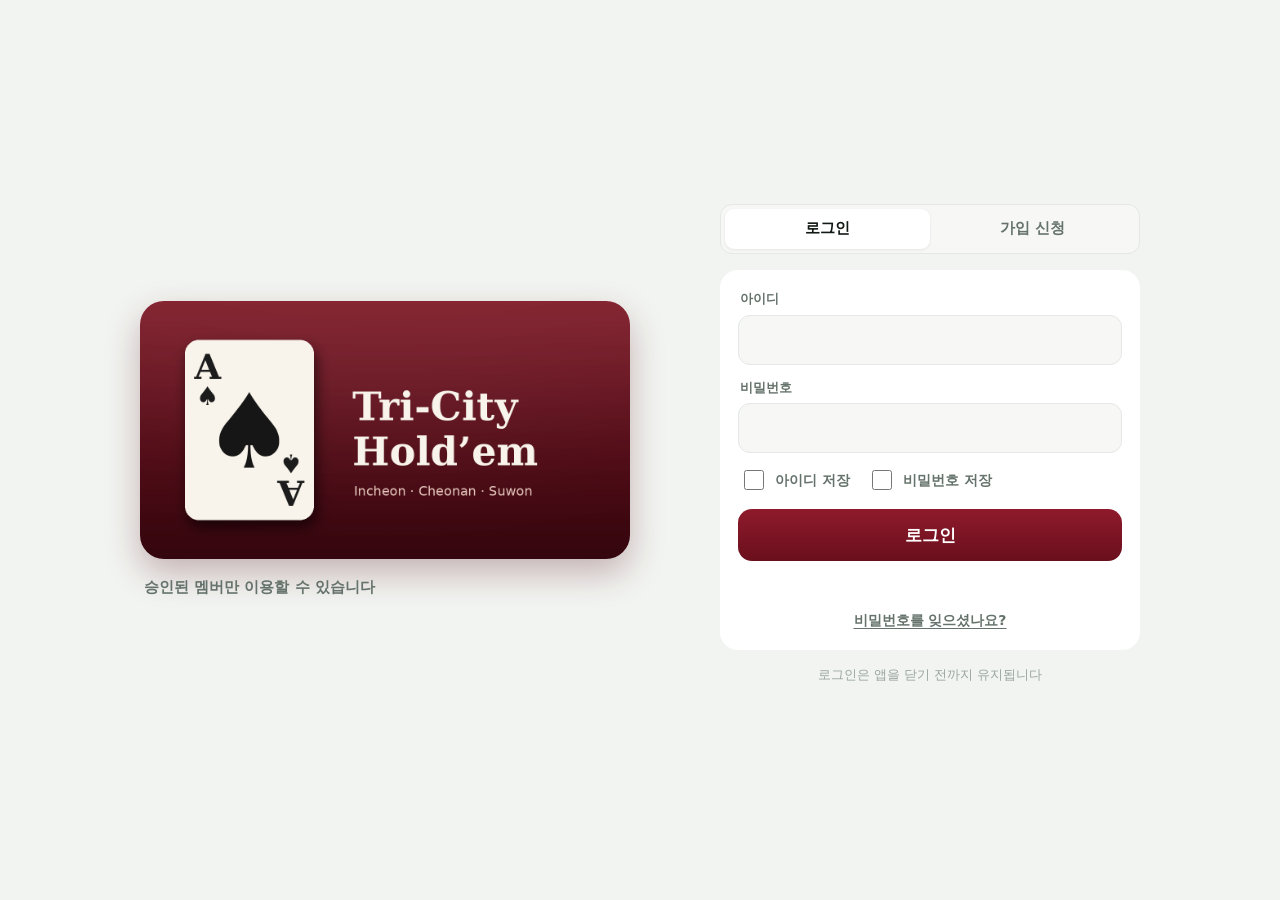
==== index.html @ 38373699 "Update index.html" ====
<!doctype html>
<html lang="ko">
<head>
<meta charset="utf-8">
<script>
/* 로그인 전이면 화면을 그리기 전에 바로 로그인 페이지로 이동 (메인 화면이 잠깐 보이는 현상 방지) */
(function () { try { if (!sessionStorage.getItem('holdem_token')) {
  var here = location.pathname.split('/').pop() || 'index.html';
  location.replace('login.html?next=' + encodeURIComponent(here + location.search + location.hash));
} } catch (e) {} })();
</script>
<meta name="description" content="Standings, stack trends, monthly report and game log of Tri-City Hold’em, our league across Incheon, Cheonan and Suwon.">
<meta property="og:type" content="website">
<meta property="og:site_name" content="Tri-City Hold’em">
<meta property="og:title" content="Tri-City Hold’em">
<meta property="og:description" content="Standings, stack trends, monthly report and game log of Tri-City Hold’em, our league across Incheon, Cheonan and Suwon.">
<meta property="og:url" content="https://jaein84.github.io/Holdem/">
<meta property="og:image" content="https://jaein84.github.io/Holdem/og-tricity.png">
<meta property="og:image:width" content="1200">
<meta property="og:image:height" content="630">
<meta name="twitter:card" content="summary_large_image">
<meta name="robots" content="noindex, nofollow">
<meta name="viewport" content="width=device-width, initial-scale=1, viewport-fit=cover">
<meta name="apple-mobile-web-app-capable" content="yes">
<meta name="mobile-web-app-capable" content="yes">
<link rel="manifest" href="manifest.webmanifest">
<meta name="apple-mobile-web-app-status-bar-style" content="black-translucent">
<meta name="apple-mobile-web-app-title" content="Tri-City">
<meta name="theme-color" content="#F2F4F1" media="(prefers-color-scheme: light)">
<meta name="theme-color" content="#0A0D0B" media="(prefers-color-scheme: dark)">
<title>Tri-City Hold’em</title>
<link rel="icon" type="image/png" href="apple-touch-icon.png">
<link rel="apple-touch-icon" href="apple-touch-icon.png">
<style>
:root {
  --bg: #F2F4F1; --surface: #FFFFFF; --surface-2: #F7F8F6; --ink: #111A15; --sub: #66736C; --faint: #9AA59F; --line: #E3E8E4;
  --brand: #0F5A3F; --brand-2: #0A3F2C; --gold: #B8892B; --pos: #DC3B30; --neg: #2563EB; --warn: #D93A2F; --zero: #9AA59F;
  --bar-bg: rgba(255,255,255,.86);
  --font: "Pretendard Variable", Pretendard, -apple-system, BlinkMacSystemFont, "Apple SD Gothic Neo", system-ui, sans-serif;
  color-scheme: light;
}
@media (prefers-color-scheme: dark) {
  :root:not([data-theme="light"]) {
    --bg: #0A0D0B; --surface: #141916; --surface-2: #1A201C; --ink: #EEF2EF; --sub: #93A099; --faint: #66736C; --line: #242B27;
    --brand: #145F44; --brand-2: #0B3A29; --gold: #DDB65C; --pos: #FF6F64; --neg: #6EA1FF; --warn: #FF7468; --zero: #6E7A74;
    --bar-bg: rgba(20,25,22,.86);
    color-scheme: dark;
  }
}
:root[data-theme="dark"] {
  --bg: #0A0D0B; --surface: #141916; --surface-2: #1A201C; --ink: #EEF2EF; --sub: #93A099; --faint: #66736C; --line: #242B27;
  --brand: #145F44; --brand-2: #0B3A29; --gold: #DDB65C; --pos: #FF6F64; --neg: #6EA1FF; --warn: #FF7468; --zero: #6E7A74;
  --bar-bg: rgba(20,25,22,.86);
  color-scheme: dark;
}
* { box-sizing: border-box; -webkit-tap-highlight-color: transparent; }
[hidden] { display: none !important; }
:root { padding-top: env(safe-area-inset-top, 0px); padding-bottom: env(safe-area-inset-bottom, 0px); }
html { scroll-padding-top: env(safe-area-inset-top, 0px); }
body { margin: 0; background: var(--bg); color: var(--ink); font-family: var(--font); font-size: 16px; line-height: 1.45; -webkit-font-smoothing: antialiased; font-feature-settings: "tnum"; }
button, input, select { font: inherit; color: inherit; }
button { cursor: pointer; }
:focus-visible { outline: 2px solid var(--gold); outline-offset: 2px; border-radius: 6px; }
.pos { color: var(--pos); } .neg { color: var(--neg); } .zero { color: var(--zero); }
.chip { width: 12px; height: 12px; border-radius: 50%; flex: none; display: inline-block; background: var(--c);
  box-shadow: inset 0 0 0 2px rgba(255,255,255,.92), inset 0 0 0 4px var(--c); }
.app { max-width: 480px; margin: 0 auto; padding: 0 16px; }
.large-title { font-size: 30px; font-weight: 800; letter-spacing: -.02em; margin: 14px 0 2px; }
.caption { color: var(--sub); font-size: 14px; margin: 0 0 18px; }
.group { background: var(--surface); border-radius: 16px; overflow: hidden; margin-bottom: 18px; }
.group-title { font-size: 13px; color: var(--sub); font-weight: 600; margin: 22px 4px 8px; }
.scroller { display: flex; gap: 8px; overflow-x: auto; scrollbar-width: none; margin: 0 -16px 14px; padding: 2px 16px; }
.scroller::-webkit-scrollbar { display: none; }
.pill { flex: none; display: inline-flex; align-items: center; gap: 6px; height: 34px; padding: 0 14px; border-radius: 999px; border: 1px solid var(--line); background: var(--surface); font-size: 14px; font-weight: 600; color: var(--sub); }
.pill[aria-pressed="true"] { background: var(--ink); border-color: var(--ink); color: var(--surface); }
.toast { position: fixed; left: 50%; bottom: calc(96px + env(safe-area-inset-bottom, 0px)); transform: translateX(-50%) translateY(12px); background: var(--ink); color: var(--surface); padding: 10px 16px; border-radius: 12px; font-size: 14px; font-weight: 600; opacity: 0; pointer-events: none; transition: .2s; z-index: 50; white-space: nowrap; }
.toast.on { opacity: 1; transform: translateX(-50%); }
@media (prefers-reduced-motion: reduce) { * { transition: none !important; animation: none !important; } }
body { padding-bottom: calc(76px + env(safe-area-inset-bottom, 0px)); }
.topline { display: flex; justify-content: space-between; align-items: center; padding-top: 10px; color: var(--sub); font-size: 13px; font-weight: 600; }
.top-actions { display: flex; align-items: center; gap: 12px; }
.pend { display: inline-grid; place-items: center; min-width: 18px; height: 18px; padding: 0 5px; border-radius: 999px; background: var(--warn); color: #fff; font-size: 11px; }
.me { display: flex; align-items: center; gap: 8px; font-size: 13px; font-weight: 700; color: var(--sub); }
.me-btn { border: 0; background: var(--surface); color: var(--ink); font-size: 13px; font-weight: 700; padding: 6px 12px; border-radius: 999px; }
.sheet { position: fixed; inset: 0; z-index: 60; display: grid; align-items: end; background: rgba(0,0,0,.45); }
.sheet-in { background: var(--surface); border-radius: 22px 22px 0 0; padding: 18px 20px calc(20px + env(safe-area-inset-bottom, 0px)); max-width: 480px; width: 100%; margin: 0 auto; max-height: 92vh; overflow: auto; }
.sheet-head { display: flex; justify-content: space-between; align-items: center; }
.sheet-head h2 { margin: 0; font-size: 20px; font-weight: 800; }
.sheet-x { border: 0; background: var(--surface-2); width: 34px; height: 34px; border-radius: 50%; font-size: 15px; color: var(--sub); }
.sheet-sub { color: var(--sub); font-size: 13.5px; margin: 4px 0 14px; }
.sf { display: block; margin-bottom: 10px; }
.sf span { display: block; font-size: 13px; font-weight: 700; color: var(--sub); margin: 0 2px 5px; }
.sf input { width: 100%; height: 46px; border: 1px solid var(--line); border-radius: 12px; background: var(--surface-2); padding: 0 12px; font-size: 16px; }
.sheet-msg { min-height: 20px; margin: 2px 2px 8px; font-size: 13.5px; font-weight: 600; color: var(--sub); }
.sheet-msg.bad { color: var(--warn); } .sheet-msg.ok { color: #1F9D62; }
.sheet-btn { width: 100%; height: 48px; border: 0; border-radius: 12px; background: var(--brand); color: #fff; font-size: 16px; font-weight: 800; }
.sheet-btn:disabled { background: var(--line); color: var(--faint); }
.sheet-out { width: 100%; height: 46px; margin-top: 10px; border: 0; border-radius: 12px; background: var(--surface-2); color: var(--warn); font-size: 15px; font-weight: 700; }
@media (orientation: landscape) and (max-height: 500px) { .sheet { align-items: center; } .sheet-in { border-radius: 18px; max-height: 96vh; } }
.me-out { border: 0; background: var(--surface); color: var(--sub); font-size: 12px; font-weight: 700; padding: 4px 10px; border-radius: 999px; }
.top-link { color: var(--brand); text-decoration: none; font-weight: 700; font-size: 14px; }
:root[data-theme="dark"] .top-link { color: var(--gold); }
@media (prefers-color-scheme: dark) { :root:not([data-theme="light"]) .top-link { color: var(--gold); } }
.icon-btn { width: 36px; height: 36px; border-radius: 50%; border: 0; background: var(--surface); color: var(--sub); display: grid; place-items: center; }
.icon-btn.spin svg { animation: spin .8s linear infinite; }
@keyframes spin { to { transform: rotate(360deg); } }

/* 선두 카드 */
.leader {
  position: relative; overflow: hidden; border-radius: 20px; padding: 20px 20px 18px; color: #F4F1E8;
  background: radial-gradient(140% 120% at 100% 0%, rgba(255,255,255,.10), transparent 55%), linear-gradient(160deg, var(--brand), var(--brand-2));
}
.leader::after { content: "♠"; position: absolute; right: -6px; bottom: -40px; font-size: 170px; line-height: 1; color: rgba(255,255,255,.06); pointer-events: none; }
.leader-label { font-size: 13px; font-weight: 600; color: rgba(244,241,232,.72); display: flex; align-items: center; gap: 6px; }
.leader-label .crown { color: #E9C46A; }
.leader-name { display: flex; align-items: center; gap: 8px; font-size: 20px; font-weight: 700; margin-top: 8px; }
.leader-name .chip { width: 14px; height: 14px; }
.leader-value { font-size: 52px; font-weight: 800; letter-spacing: -.03em; line-height: 1.05; margin-top: 2px; }
.leader-sub { font-size: 14px; color: rgba(244,241,232,.75); margin-top: 6px; }

/* 순위 리스트 */
.rank-list { list-style: none; padding: 0; margin-top: 0; }
.rank-row { display: grid; grid-template-columns: 26px 1fr auto; align-items: center; gap: 4px 10px; padding: 13px 16px 12px; border: 0; width: 100%; background: none; text-align: left; }
.rank-list li + li .rank-row { border-top: 1px solid var(--line); }
.rank-no { font-size: 15px; font-weight: 800; color: var(--faint); }
li:first-child .rank-no { color: var(--gold); }
.rank-name { display: flex; align-items: center; gap: 6px 8px; flex-wrap: wrap; font-weight: 700; font-size: 16px; min-width: 0; }
.rank-meta { grid-column: 2; font-size: 12.5px; color: var(--sub); }
.rank-meta b { font-weight: 700; }
.rank-val { grid-row: 1 / span 2; grid-column: 3; text-align: right; font-size: 20px; font-weight: 800; letter-spacing: -.02em; }
.rank-bar { grid-column: 2 / 4; position: relative; height: 4px; border-radius: 2px; background: var(--surface-2); margin-top: 4px; }
.rank-bar::before { content: ""; position: absolute; left: 50%; top: -3px; bottom: -3px; width: 1px; background: var(--line); }
.rank-bar span { position: absolute; top: 0; bottom: 0; border-radius: 2px; }
.rank-bar .up { left: 50%; background: var(--pos); } .rank-bar .down { right: 50%; background: var(--neg); }

.stat-grid { display: grid; grid-template-columns: 1fr 1fr; gap: 10px; }
.stat { background: var(--surface); border-radius: 16px; padding: 14px 14px 12px; }
.stat-k { font-size: 12.5px; color: var(--sub); font-weight: 600; }
.stat-v { font-size: 24px; font-weight: 800; letter-spacing: -.02em; margin-top: 2px; }
.stat-d { font-size: 12.5px; color: var(--sub); }
.status { color: var(--faint); font-size: 12.5px; text-align: center; margin: 22px 0 8px; }

/* 추이 */
.chart-card { padding: 16px 0 6px; }
.readout { padding: 0 16px; min-height: 76px; }
.ro-label { font-size: 13px; color: var(--sub); font-weight: 600; display: flex; align-items: center; gap: 6px; }
.ro-value { font-size: 34px; font-weight: 800; letter-spacing: -.03em; line-height: 1.15; }
.ro-date { font-size: 12.5px; color: var(--sub); }
#trend { display: block; width: 100%; touch-action: none; user-select: none; -webkit-user-select: none; }
#trend text { fill: var(--faint); font-size: 11px; font-family: var(--font); }
.trend-note { display: flex; align-items: center; gap: 8px; padding: 6px 16px 8px; font-size: 13px; color: var(--sub); font-weight: 600; }
.trend-note .key { width: 22px; height: 0; border-top: 2px dashed var(--c); flex: none; }
.trend-note b { font-weight: 800; }
.at-list { list-style: none; padding: 0; }
.at-row { display: flex; align-items: center; gap: 10px; padding: 11px 16px; }
.at-row + .at-row { border-top: 1px solid var(--line); }
.at-row .n { color: var(--faint); font-weight: 800; width: 18px; font-size: 14px; }
.at-row .nm { flex: 1; display: flex; align-items: center; gap: 8px; font-weight: 600; }
.at-row .v { font-weight: 800; }
.tiles { display: grid; grid-template-columns: 1fr 1fr; gap: 10px; }
.form { display: flex; gap: 4px; margin-top: 6px; }
.form i { width: 18px; height: 18px; border-radius: 5px; background: var(--zero); display: block; }
.form i.w { background: var(--pos); } .form i.l { background: var(--neg); }

/* 월별 */
.month-card { padding: 18px 16px 8px; }
.mc-head { display: flex; justify-content: space-between; align-items: baseline; }
.mc-title { font-size: 20px; font-weight: 800; }
.mc-count { font-size: 13px; color: var(--sub); font-weight: 600; }
.mc-mvp { font-size: 13.5px; color: var(--sub); margin: 4px 0 14px; }
.mc-mvp b { color: var(--ink); }
.dv { display: grid; grid-template-columns: 72px 1fr 58px; align-items: center; gap: 10px; padding: 9px 0; }
.dv + .dv { border-top: 1px solid var(--line); }
.dv-name { display: flex; align-items: center; gap: 6px; font-size: 14px; font-weight: 600; white-space: nowrap; overflow: hidden; }
.dv-track { position: relative; height: 22px; }
.dv-track::before { content: ""; position: absolute; left: 50%; top: 0; bottom: 0; width: 1px; background: var(--line); }
.dv-track span { position: absolute; top: 3px; bottom: 3px; border-radius: 4px; transform-origin: var(--o); animation: grow .5s cubic-bezier(.2,.8,.2,1) both; }
.dv-track .up { left: 50%; background: var(--pos); --o: left; } .dv-track .down { right: 50%; background: var(--neg); --o: right; }
.dv-track .none { left: calc(50% - 12px); width: 24px; top: 10px; bottom: 10px; background: var(--line); }
@keyframes grow { from { transform: scaleX(0); } }
.dv-val { text-align: right; font-weight: 800; font-size: 15px; }
.dv-val.absent { color: var(--faint); font-weight: 500; font-size: 13px; }
.mvp-list { list-style: none; padding: 0; margin-top: 0; }
.mvp-row { display: grid; grid-template-columns: 70px 1fr auto; gap: 10px; align-items: center; width: 100%; padding: 12px 16px; border: 0; background: none; text-align: left; }
.mvp-list li + li .mvp-row { border-top: 1px solid var(--line); }
.mvp-row .m { color: var(--sub); font-size: 14px; font-weight: 600; }
.mvp-row .nm { display: flex; align-items: center; gap: 8px; font-weight: 700; }
.mvp-row .v { font-weight: 800; }
.mvp-row[aria-current="true"] { background: var(--surface-2); }

/* 경기 기록 */
.g-month { font-size: 13px; color: var(--sub); font-weight: 700; margin: 18px 4px 8px; }
.game { background: var(--surface); border-radius: 16px; padding: 14px 16px; margin-bottom: 10px; }
.game-head { display: flex; align-items: center; gap: 8px; margin-bottom: 8px; }
.game-date { font-size: 17px; font-weight: 800; }
.game-dow { color: var(--sub); font-size: 13px; font-weight: 600; }
.tag { margin-left: auto; font-size: 12px; font-weight: 700; padding: 3px 9px; border-radius: 999px; background: color-mix(in srgb, var(--pc) 18%, transparent); color: color-mix(in srgb, var(--pc) 75%, var(--ink)); }
.edit-link { margin-left: auto; font-size: 12px; font-weight: 700; color: var(--sub); text-decoration: none; padding: 3px 9px; border-radius: 999px; background: var(--surface-2); }
.game-head .tag + .edit-link { margin-left: 6px; }
.game-res { display: grid; grid-template-columns: 1fr 1fr; gap: 6px 16px; }
.gr { display: flex; justify-content: space-between; align-items: center; font-size: 14.5px; }
.gr .nm { display: flex; align-items: center; gap: 6px; font-weight: 600; }
.gr .v { font-weight: 800; }
.game-warn { margin-top: 8px; font-size: 12.5px; color: var(--warn); font-weight: 600; }
.empty { text-align: center; color: var(--sub); padding: 40px 0; }

/* 탭바 */
.tabbar { position: fixed; left: 0; right: 0; bottom: 0; z-index: 20; display: grid; grid-template-columns: repeat(5, 1fr);
  padding: 6px 8px calc(6px + env(safe-area-inset-bottom, 0px)); background: var(--surface); border-top: 1px solid var(--line); }
.tabbar button { border: 0; background: none; display: flex; flex-direction: column; align-items: center; gap: 2px; padding: 6px 0; font-size: 11px; font-weight: 600; color: var(--faint); }
.tabbar svg { width: 25px; height: 25px; fill: none; stroke: currentColor; stroke-width: 1.8; stroke-linecap: round; stroke-linejoin: round; }
.tabbar button[aria-current="page"] { color: var(--ink); }
.view.switching { animation: fade .2s ease both; }
@keyframes fade { from { opacity: 0; } }

/* ===== 넓은 화면: 폴더블(펼침)·태블릿 ===== */
.rank-grid, .trend-grid, .month-grid { display: block; }
@media (min-width: 720px), (orientation: landscape) and (max-height: 500px) and (min-width: 600px) {
  .app { max-width: 980px; padding: 0 28px; }
  .large-title { font-size: 34px; }
  .rank-grid { display: grid; grid-template-columns: 1fr 1fr; grid-template-areas: "leader rank" "stats rank"; gap: 0 22px; align-items: start; }
  .rank-grid .leader { grid-area: leader; margin-top: 30px; }
  .rank-block { grid-area: rank; }
  .stats-block { grid-area: stats; }
  .tiles { grid-template-columns: repeat(3, 1fr); }
  .month-grid { display: grid; grid-template-columns: 1.15fr 1fr; gap: 22px; align-items: start; }
  .mvp-block .group-title { margin-top: 0; }
  .month-card { margin-bottom: 0; }
  #games-list { display: grid; grid-template-columns: 1fr 1fr; gap: 0 12px; align-items: start; }
  #games-list .g-month, #games-list .empty { grid-column: 1 / -1; }
  .scroller { margin: 0 0 14px; padding: 2px 0; flex-wrap: wrap; overflow: visible; }
  .toast { bottom: calc(100px + env(safe-area-inset-bottom, 0px)); }
}
/* ===== PC: 왼쪽 세로 메뉴 ===== */
@media (min-width: 1100px) {
  body { padding-bottom: 32px; padding-left: 96px; }
  .app { max-width: 1200px; padding: 8px 40px 0; }
  .large-title { font-size: 38px; margin-top: 18px; }
  .tabbar { top: 0; right: auto; width: 96px; grid-template-columns: 1fr; grid-auto-rows: 76px; align-content: start;
    padding: calc(24px + env(safe-area-inset-top, 0px)) 8px 24px; border-top: 0; border-right: 1px solid var(--line); }
  .tabbar button { border-radius: 14px; gap: 4px; font-size: 12px; }
  .tabbar button[aria-current="page"] { background: var(--surface); }
  .rank-grid { grid-template-columns: 1.1fr 1fr; gap: 0 28px; }
  .stat-grid { grid-template-columns: 1fr 1fr; }
  .trend-grid { display: grid; grid-template-columns: minmax(0, 2fr) minmax(300px, 1fr); gap: 24px; align-items: start; }
  .trend-grid .chart-card { margin-bottom: 0; }
  #trend-detail .group-title { margin-top: 0; }
  .tiles { grid-template-columns: 1fr 1fr; }
  #games-list { grid-template-columns: repeat(3, 1fr); }
  .toast { bottom: 32px; left: calc(50% + 48px); }
}

/* ===== 공통: 글자 자동 확대 방지, 가로 모드 노치 영역 피하기 ===== */
html { -webkit-text-size-adjust: 100%; text-size-adjust: 100%; }
.app { padding-left: max(16px, env(safe-area-inset-left, 0px)); padding-right: max(16px, env(safe-area-inset-right, 0px)); }
/* ===== 휴대폰 가로 모드: 하단 탭바 → 왼쪽 세로 메뉴로, 세로 공간 확보 ===== */
@media (orientation: landscape) and (max-height: 500px) {
  body { padding-bottom: 16px; padding-left: calc(76px + env(safe-area-inset-left, 0px)); }
  .app { padding-left: 20px; padding-right: max(20px, env(safe-area-inset-right, 0px)); }
  .tabbar { top: 0; right: auto; width: calc(76px + env(safe-area-inset-left, 0px)); grid-template-columns: 1fr; grid-auto-rows: 62px; align-content: center;
    padding: 8px 6px 8px calc(6px + env(safe-area-inset-left, 0px)); border-top: 0; border-right: 1px solid var(--line); }
  .tabbar button { border-radius: 12px; }
  .tabbar button[aria-current="page"] { background: var(--surface); }
  .large-title { font-size: 26px; margin-top: 8px; }
  .caption { margin-bottom: 12px; }
  .leader { padding: 16px 18px 14px; }
  .leader-value { font-size: 42px; }
  .rank-grid .leader { margin-top: 30px; }
  .readout { min-height: 64px; }
  .ro-value { font-size: 28px; }
  .toast { bottom: 20px; left: calc(50% + 38px); }
}

/* ===== 시즌 ===== */
.title-row { display: flex; align-items: center; justify-content: space-between; gap: 6px 10px; flex-wrap: wrap; margin-top: 14px; }
.title-row .large-title { margin: 0; flex: 1 1 100%; }
.season-sel { flex: none; margin-left: auto; height: 34px; border-radius: 999px; border: 1px solid var(--line); background: var(--surface); color: var(--ink);
  font-size: 13.5px; font-weight: 800; padding: 0 30px 0 14px; -webkit-appearance: none; appearance: none;
  background-image: linear-gradient(45deg, transparent 50%, var(--sub) 50%), linear-gradient(135deg, var(--sub) 50%, transparent 50%);
  background-position: calc(100% - 15px) 15px, calc(100% - 10px) 15px; background-size: 5px 5px; background-repeat: no-repeat; }
.title-row + .caption { margin-top: 4px; }
.rank-meta2 { grid-column: 2; font-size: 12px; color: var(--faint); margin-top: 1px; }
.rank-meta2 b { font-weight: 700; }
.rank-row.absent { opacity: .55; }
.rank-row.absent .rank-val { color: var(--faint); font-size: 15px; }
.season-extra { display: grid; gap: 0 22px; }
.all-table { width: 100%; border-collapse: collapse; font-size: 14px; }
.all-table th { font-size: 12px; color: var(--sub); font-weight: 600; text-align: right; padding: 10px 12px 6px; }
.all-table th:first-child, .all-table td:first-child { text-align: left; }
.all-table td { padding: 10px 12px; border-top: 1px solid var(--line); text-align: right; font-weight: 700; white-space: nowrap; }
.all-table td.nm { display: flex; align-items: center; gap: 8px; }
.all-table td.r { color: var(--faint); font-weight: 800; width: 34px; }
.all-table td.sub { color: var(--sub); font-weight: 600; }
.champ-list { list-style: none; padding: 0; margin-top: 0; }
.champ { display: grid; grid-template-columns: 84px 1fr auto; align-items: center; gap: 10px; padding: 12px 16px; }
.champ + .champ { border-top: 1px solid var(--line); }
.champ .sn { font-weight: 800; font-size: 15px; }
.champ .sr { display: block; font-size: 11.5px; color: var(--faint); font-weight: 600; }
.champ .nm { display: flex; align-items: center; gap: 8px; font-weight: 700; }
.champ .st { font-size: 12px; color: var(--sub); font-weight: 600; display: block; }
.champ .v { font-weight: 800; text-align: right; }
.champ.live .sn::after { content: "진행 중"; display: block; font-size: 11px; color: var(--gold); font-weight: 700; }
.scope { display: inline-flex; float: right; margin: -4px 12px 0 0; background: var(--surface-2); border-radius: 10px; padding: 3px; }
.scope button { border: 0; background: none; height: 28px; padding: 0 12px; border-radius: 8px; font-size: 12.5px; font-weight: 700; color: var(--sub); }
.scope button[aria-pressed="true"] { background: var(--surface); color: var(--ink); box-shadow: 0 1px 3px rgba(0,0,0,.08); }
.empty-card { background: var(--surface); border-radius: 16px; padding: 26px 16px; text-align: center; color: var(--sub); font-size: 14px; }
.mvp-sec { padding: 10px 16px 6px; font-size: 12px; font-weight: 800; color: var(--sub); background: var(--surface-2); }
.past { background: var(--surface); border-radius: 16px; margin-bottom: 10px; overflow: hidden; }
.past summary { list-style: none; cursor: pointer; padding: 14px 16px; font-weight: 800; display: flex; justify-content: space-between; align-items: center; }
.past summary::-webkit-details-marker { display: none; }
.past summary::after { content: "▸"; color: var(--faint); transition: transform .15s; }
.past[open] summary::after { transform: rotate(90deg); }
.past summary .c { color: var(--sub); font-weight: 600; font-size: 13px; margin-left: auto; margin-right: 10px; }
.past .past-in { padding: 0 10px 6px; background: var(--bg); }
.past .past-in .game { margin-left: 0; margin-right: 0; }
.tile-sub { font-size: 12.5px; color: var(--sub); }
#season-sum:empty { display: none; }
@media (min-width: 720px), (orientation: landscape) and (max-height: 500px) and (min-width: 600px) {
  .season-extra { grid-template-columns: 1fr 1fr; align-items: start; }
}


/* ===== 게시판 ===== */
.tab-ic { position: relative; display: inline-flex; }
.new-dot { position: absolute; top: -1px; right: -4px; width: 8px; height: 8px; border-radius: 50%; background: var(--warn); border: 2px solid var(--surface); }
.write-btn { flex: none; margin-left: auto; height: 34px; padding: 0 16px; border: 1px solid var(--line); border-radius: 999px; background: var(--surface); color: var(--ink); font-size: 13.5px; font-weight: 800; }
.post { display: block; width: 100%; text-align: left; border: 0; background: var(--surface); border-radius: 16px; padding: 14px 16px; margin-bottom: 10px; color: var(--ink); }
.post.notice { box-shadow: inset 3px 0 0 var(--gold); }
.post-top { display: flex; align-items: center; gap: 8px; }
.ptype { font-size: 11.5px; font-weight: 800; padding: 2px 8px; border-radius: 999px; background: var(--surface-2); color: var(--sub); flex: none; }
.ptype.notice { background: color-mix(in srgb, var(--gold) 22%, transparent); color: var(--ink); }
.post-title { font-weight: 800; font-size: 15.5px; overflow: hidden; text-overflow: ellipsis; white-space: nowrap; min-width: 0; }
.post-pre { font-size: 13.5px; color: var(--sub); margin-top: 5px; overflow: hidden; display: -webkit-box; -webkit-line-clamp: 2; -webkit-box-orient: vertical; line-height: 1.45; }
.post-info { font-size: 12px; color: var(--faint); margin-top: 6px; font-weight: 600; }
.post-h { margin: 8px 0 4px; font-size: 20px; font-weight: 800; line-height: 1.35; word-break: break-word; }
.post-meta { margin: 0 0 14px; color: var(--sub); font-size: 13px; font-weight: 600; }
.post-body { white-space: pre-wrap; word-break: break-word; font-size: 15.5px; line-height: 1.65; padding: 14px 0; border-top: 1px solid var(--line); }
.post-acts { display: flex; gap: 8px; margin-top: 8px; }
.post-acts button { flex: 1; height: 44px; border: 0; border-radius: 12px; background: var(--surface-2); color: var(--ink); font-weight: 700; font-size: 15px; }
.post-acts button.del { color: var(--warn); }
.type-seg { display: grid; grid-template-columns: 1fr 1fr; background: var(--surface-2); border-radius: 12px; padding: 4px; }
.type-seg button { border: 0; background: none; height: 38px; border-radius: 9px; font-weight: 700; font-size: 14.5px; color: var(--sub); }
.type-seg button[aria-pressed="true"] { background: var(--surface); color: var(--ink); box-shadow: 0 1px 3px rgba(0,0,0,.08); }
.type-seg button:disabled { opacity: .4; }
.sf textarea { width: 100%; border: 1px solid var(--line); border-radius: 12px; background: var(--surface-2); padding: 12px; font-size: 16px; line-height: 1.5; resize: vertical; min-height: 160px; font-family: inherit; }
.sf input[readonly] { color: var(--sub); }
.sf em { font-style: normal; float: right; font-weight: 600; color: var(--faint); }
@media (min-width: 720px), (orientation: landscape) and (max-height: 500px) and (min-width: 600px) {
  #board-list { display: grid; grid-template-columns: 1fr 1fr; gap: 0 12px; align-items: start; }
  #board-list .empty { grid-column: 1 / -1; }
}

/* iOS 홈 화면 앱: 내용이 짧은 화면에서는 기기가 화면 높이를 상태표시줄만큼 짧게 계산해
   하단 탭바가 위로 떠 보이는 문제 → 문서를 항상 화면보다 조금 길게 만들어 정상 높이로 계산되게 함 */
body { min-height: calc(100vh + env(safe-area-inset-top, 0px) + 1px); min-height: calc(100lvh + env(safe-area-inset-top, 0px) + 1px); }

/* 내용이 짧은 탭(게시판 등)도 항상 스크롤이 생길 만큼의 높이를 확보 → 다른 탭과 같은 방식으로 화면 높이가 계산됨 */
.view { min-height: calc(100vh + 120px); }

/* ===== 댓글 ===== */
.cmts { margin-top: 18px; border-top: 1px solid var(--line); padding-top: 14px; }
.cmt-head { font-size: 13.5px; font-weight: 800; color: var(--sub); margin-bottom: 8px; }
.cmt { padding: 10px 0; }
.cmt + .cmt { border-top: 1px solid var(--line); }
.cmt-top { display: flex; align-items: center; gap: 8px; font-size: 13px; }
.cmt-top b { font-weight: 800; }
.cmt-top .t { color: var(--faint); font-weight: 600; }
.cmt-top .mine { font-size: 11px; font-weight: 700; color: var(--sub); background: var(--surface-2); padding: 1px 6px; border-radius: 999px; }
.cmt-top button { margin-left: auto; border: 0; background: none; color: var(--warn); font-size: 12.5px; font-weight: 700; padding: 2px 4px; }
.cmt-body { margin-top: 3px; font-size: 14.5px; line-height: 1.55; white-space: pre-wrap; word-break: break-word; }
.cmt-empty { color: var(--faint); font-size: 13.5px; padding: 6px 0 10px; }
.cmt-form { display: flex; gap: 8px; align-items: flex-end; margin-top: 10px; position: sticky; bottom: 0; background: var(--surface); padding: 8px 0 2px; }
.cmt-form textarea { flex: 1; min-height: 42px; max-height: 140px; border: 1px solid var(--line); border-radius: 12px; background: var(--surface-2); padding: 10px 12px; font-size: 16px; line-height: 1.4; resize: none; font-family: inherit; color: var(--ink); }
.cmt-form button { flex: none; height: 42px; padding: 0 16px; border: 0; border-radius: 12px; background: var(--brand); color: #fff; font-weight: 800; font-size: 14.5px; }
.cmt-form button:disabled { background: var(--line); color: var(--faint); }
.post-cnt { margin-left: auto; flex: none; font-size: 12px; font-weight: 700; color: var(--sub); }

/* ===== 왕관 배지: 지난 시즌 우승 + 현재 시즌 선두, 가운데에 시즌 번호 ===== */
.crowns { display: inline-flex; gap: 2px; vertical-align: middle; flex: none; }
.crown-b { display: inline-block; width: 28px; height: 20.5px; vertical-align: middle; filter: drop-shadow(0 1px 1px rgba(90, 60, 0, .28)); }
.crown-b svg { display: block; width: 100%; height: 100%; overflow: visible; }
.crown-b text { font-family: -apple-system, BlinkMacSystemFont, "SF Pro Text", "Helvetica Neue", Arial, sans-serif; font-size: 11px; font-weight: 700;
  fill: #FFFFFF; stroke: #8C5E06; stroke-width: 1.4px; paint-order: stroke; stroke-linejoin: round; }
.leader-name .crown-b { width: 32px; height: 23.5px; }
.cmt-top .crowns, .post-info .crowns { margin-left: 2px; }
.cmt-top .crown-b, .post-info .crown-b, .pill .crown-b { width: 24px; height: 17.6px; }

/* 왕관이 붙는 좁은 자리 정리 */
.dv { grid-template-columns: 118px 1fr 70px; }
.dv-val { white-space: nowrap; }
.dv-name { min-width: 0; }
.dv-name .crowns, .mvp-row .crowns, .at-row .crowns, .champ .crowns, .stat-d .crowns, .ro-label .crowns, .mc-mvp .crowns, .ro-value .crowns, .group-title .crowns { margin-left: 2px; }
.dv-name .crown-b, .mvp-row .crown-b, .at-row .crown-b, .champ .crown-b, .stat-d .crown-b, .ro-label .crown-b, .mc-mvp .crown-b, .group-title .crown-b { width: 22px; height: 16px; }
.ro-value .crown-b { width: 30px; height: 22px; }

.u { font-size: .62em; font-weight: 700; margin-left: 1px; letter-spacing: 0; vertical-align: baseline; }
.leader-value .u, .ro-value .u, .stat-v .u { font-size: .5em; margin-left: 2px; }

/* ===== 전적 탭 ===== */
.subseg { display: grid; grid-template-columns: repeat(4, 1fr); background: var(--surface-2); border: 1px solid var(--line); border-radius: 12px; padding: 3px; margin: 0 0 14px; }
.subseg button { border: 0; background: none; height: 34px; border-radius: 9px; font-weight: 700; font-size: 13px; color: var(--sub); white-space: nowrap; }
.subseg button[aria-selected="true"] { background: var(--surface); color: var(--ink); box-shadow: 0 1px 3px rgba(0,0,0,.08); }
.vs { padding: 14px 16px; }
.vs + .vs { border-top: 1px solid var(--line); }
.vs-head { display: flex; align-items: center; gap: 6px; font-weight: 800; font-size: 15.5px; }
.vs-head .n { margin-left: auto; font-size: 12.5px; color: var(--sub); font-weight: 600; }
.vs-line { display: flex; justify-content: space-between; gap: 10px; font-size: 13.5px; margin-top: 6px; color: var(--sub); font-weight: 600; }
.vs-line b { font-weight: 800; }
.vs-bar { display: flex; height: 8px; border-radius: 4px; overflow: hidden; margin-top: 8px; background: var(--surface-2); }
.vs-bar span { display: block; height: 100%; }
.vs-verdict { margin-top: 6px; font-size: 12.5px; font-weight: 700; }
.vs-verdict.up { color: var(--pos); } .vs-verdict.down { color: var(--neg); } .vs-verdict.even { color: var(--sub); }
.pl-row { padding: 12px 16px; }
.pl-row + .pl-row { border-top: 1px solid var(--line); }
.pl-top { display: flex; align-items: center; gap: 6px; font-weight: 800; }
.pl-line { font-size: 13px; color: var(--sub); margin-top: 4px; font-weight: 600; line-height: 1.5; }
.pl-line b { font-weight: 800; }
.awards { display: grid; grid-template-columns: 1fr 1fr; gap: 10px; }
.award { background: var(--surface); border-radius: 16px; padding: 14px 14px 12px; }
.award.main { grid-column: 1 / -1; background: linear-gradient(160deg, var(--brand), var(--brand-2)); color: #F4F1E8; }
.award-k { font-size: 12.5px; font-weight: 700; color: var(--sub); }
.award.main .award-k { color: rgba(244,241,232,.75); }
.award-who { display: flex; align-items: center; gap: 6px; flex-wrap: wrap; font-size: 16px; font-weight: 800; margin-top: 6px; }
.award.main .award-who { font-size: 22px; }
.award-v { font-size: 13px; font-weight: 700; margin-top: 3px; color: var(--sub); }
.award.main .award-v { color: rgba(244,241,232,.85); font-size: 15px; }
.award-note { font-size: 12px; color: var(--faint); margin: 10px 4px 0; line-height: 1.5; }
@media (min-width: 720px), (orientation: landscape) and (max-height: 500px) and (min-width: 600px) {
  .awards { grid-template-columns: repeat(3, 1fr); }
  #sub-h2h .group, #sub-place .two-col { display: grid; grid-template-columns: 1fr 1fr; }
  #sub-h2h .vs + .vs { border-top: 0; }
  #sub-h2h .vs { border-bottom: 1px solid var(--line); }
}
</style>
</head>
<body>
<div class="app">

  <!-- 순위 -->
  <section class="view" id="v-rank">
    <div class="topline"><span class="me"><button type="button" class="me-btn" id="me-btn" aria-haspopup="dialog"><span id="me-name"></span> ▾</button></span><span class="top-actions"><a class="top-link" id="admin-link" href="admin.html" hidden>Admin ›</a><a class="top-link" id="rec-link" href="record.html" hidden>Record ›</a><button type="button" class="icon-btn" id="reload" aria-label="새로고침">
      <svg viewBox="0 0 24 24" width="20" height="20" fill="none" stroke="currentColor" stroke-width="2" stroke-linecap="round"><path d="M20 12a8 8 0 1 1-2.34-5.66"/><path d="M20 4v5h-5"/></svg></button></span></div>
    <div class="title-row"><h1 class="large-title" id="title">Tri-City Hold’em</h1><select class="season-sel" aria-label="시즌 선택"></select></div>
    <p class="caption" id="caption"></p>
    <div class="rank-grid">
      <div class="leader" id="leader"></div>
      <div class="rank-block"><div class="group-title">순위</div><ol class="group rank-list" id="rank-list"></ol></div>
      <div class="stats-block"><div class="group-title" id="stats-title">시즌 기록</div><div class="stat-grid" id="stat-grid"></div></div>
    </div>
    <div class="season-extra">
      <div id="all-block"></div>
      <div id="champ-block"></div>
    </div>
    <p class="status" id="status"></p>
  </section>

  <!-- 추이 -->
  <section class="view" id="v-trend" hidden>
    <div class="title-row"><h1 class="large-title">Stack Trend</h1><select class="season-sel" aria-label="시즌 선택"></select></div>
    <p class="caption">그래프를 밀어서 시점별 기록을 확인하세요</p>
    <div class="scroller" id="trend-players" aria-label="플레이어 선택"></div>
    <div class="trend-grid">
      <div class="group chart-card">
        <div class="scope" id="trend-scope" role="group" aria-label="그래프 범위"><button type="button" data-s="season">시즌</button><button type="button" data-s="all">전체</button></div>
        <div class="readout"><div class="ro-label" id="ro-label"></div><div class="ro-value" id="ro-value"></div><div class="ro-date" id="ro-date"></div></div>
        <svg id="trend" aria-label="누적 손익 그래프"></svg>
        <div class="trend-note" id="trend-note" hidden></div>
      </div>
      <div id="trend-detail"></div>
    </div>
  </section>

  <!-- 월별 -->
  <section class="view" id="v-month" hidden>
    <div class="title-row"><h1 class="large-title">Stats</h1><select class="season-sel" aria-label="시즌 선택"></select></div>
    <p class="caption" id="month-caption"></p>
    <div class="subseg" id="stats-seg" role="tablist" aria-label="전적 종류">
      <button type="button" data-s="month" aria-selected="true">월별</button><button type="button" data-s="h2h" aria-selected="false">상대 전적</button><button type="button" data-s="place" aria-selected="false">장소별</button><button type="button" data-s="award" aria-selected="false">시즌 시상</button>
    </div>
    <div id="sub-month">
      <div class="scroller" id="month-tabs" aria-label="월 선택"></div>
      <div class="group month-card" id="season-sum"></div>
      <div class="month-grid">
        <div class="group month-card" id="month-card"></div>
        <div class="mvp-block"><div class="group-title">월간 1위</div><ol class="group mvp-list" id="mvp-list"></ol></div>
      </div>
    </div>
    <div id="sub-h2h" hidden></div>
    <div id="sub-place" hidden></div>
    <div id="sub-award" hidden></div>
  </section>

  <!-- 기록 -->
  <section class="view" id="v-games" hidden>
    <div class="title-row"><h1 class="large-title">Game Log</h1><select class="season-sel" aria-label="시즌 선택"></select></div>
    <p class="caption" id="games-caption"></p>
    <div class="scroller" id="games-place" aria-label="장소 필터"></div>
    <div class="scroller" id="games-player" aria-label="플레이어 필터"></div>
    <div id="games-list"></div>
  </section>

  <!-- 게시판 -->
  <section class="view" id="v-board" hidden>
    <div class="title-row"><h1 class="large-title">Board</h1><button type="button" class="write-btn" id="write-btn">✎ 글쓰기</button></div>
    <p class="caption" id="board-caption"></p>
    <div class="scroller" id="board-filter" aria-label="글 유형"></div>
    <div id="board-list"></div>
  </section>
</div>

<nav class="tabbar" aria-label="화면 전환">
  <button type="button" data-v="rank" aria-current="page"><svg viewBox="0 0 24 24"><path d="M8 21h8M12 17v4M7 4h10v5a5 5 0 0 1-10 0V4Z"/><path d="M17 6h3a3 3 0 0 1-3 4M7 6H4a3 3 0 0 0 3 4"/></svg>순위</button>
  <button type="button" data-v="trend"><svg viewBox="0 0 24 24"><path d="M3 17l5-5 4 3 8-8"/><path d="M15 7h5v5"/></svg>추이</button>
  <button type="button" data-v="month"><svg viewBox="0 0 24 24"><path d="M4 20V10M10 20V4M16 20v-7M22 20H2"/></svg>전적</button>
  <button type="button" data-v="games"><svg viewBox="0 0 24 24"><rect x="4" y="3" width="11" height="15" rx="2"/><path d="M9 21h9a2 2 0 0 0 2-2V8"/></svg>기록</button>
  <button type="button" data-v="board"><span class="tab-ic"><svg viewBox="0 0 24 24"><path d="M5 5h14a2 2 0 0 1 2 2v8a2 2 0 0 1-2 2H10l-4 3v-3H5a2 2 0 0 1-2-2V7a2 2 0 0 1 2-2Z"/><path d="M8 10h8M8 13h5"/></svg><i class="new-dot" id="board-dot" hidden></i></span>게시판</button>
</nav>
<div class="toast" id="toast"></div>
<div class="sheet" id="post-sheet" hidden><div class="sheet-in" role="dialog" aria-modal="true" aria-labelledby="post-title">
  <div class="sheet-head"><span class="ptype" id="post-type"></span><button type="button" class="sheet-x" data-close aria-label="닫기">✕</button></div>
  <h2 class="post-h" id="post-title"></h2>
  <p class="post-meta" id="post-meta"></p>
  <div class="post-body" id="post-body"></div>
  <div class="post-acts" id="post-acts"></div>
  <div class="cmts">
    <div class="cmt-head" id="cmt-head">댓글</div>
    <div id="cmt-list"></div>
    <form class="cmt-form" id="cmt-form" novalidate>
      <textarea id="cmt-input" rows="1" maxlength="500" placeholder="댓글을 입력하세요" aria-label="댓글"></textarea>
      <button type="submit" id="cmt-btn" disabled>등록</button>
    </form>
  </div>
</div></div>
<div class="sheet" id="write-sheet" hidden><div class="sheet-in" role="dialog" aria-modal="true" aria-labelledby="write-title">
  <div class="sheet-head"><h2 id="write-title">글쓰기</h2><button type="button" class="sheet-x" data-close aria-label="닫기">✕</button></div>
  <form id="write-form" novalidate>
    <div class="sf"><span>유형</span><div class="type-seg" id="w-type"></div></div>
    <label class="sf"><span>작성자</span><input id="w-author" readonly tabindex="-1"></label>
    <label class="sf"><span>제목</span><input id="w-title" maxlength="60" placeholder="제목을 입력하세요"></label>
    <label class="sf"><span>내용 <em id="w-count">0/3000</em></span><textarea id="w-body" maxlength="3000" rows="8" placeholder="내용을 입력하세요"></textarea></label>
    <p class="sheet-msg" id="w-msg"></p>
    <button type="submit" class="sheet-btn" id="w-btn" disabled>등록</button>
  </form>
</div></div>
<div class="sheet" id="me-sheet" hidden><div class="sheet-in" role="dialog" aria-modal="true" aria-labelledby="me-title">
  <div class="sheet-head"><h2 id="me-title">내 계정</h2><button type="button" class="sheet-x" id="me-close" aria-label="닫기">✕</button></div>
  <p class="sheet-sub" id="me-info"></p>
  <form id="pw-form" novalidate>
    <label class="sf"><span>현재 비밀번호</span><input type="password" id="pw-cur" autocomplete="current-password"></label>
    <label class="sf"><span>새 비밀번호</span><input type="password" id="pw-new" autocomplete="new-password" placeholder="영문과 숫자를 섞어 8자 이상"></label>
    <label class="sf"><span>새 비밀번호 확인</span><input type="password" id="pw-new2" autocomplete="new-password"></label>
    <p class="sheet-msg" id="pw-msg"></p>
    <button type="submit" class="sheet-btn" id="pw-btn" disabled>비밀번호 변경</button>
  </form>
  <button type="button" class="sheet-out" id="logout">로그아웃</button>
</div></div>

<script src="auth.js"></script>
<script>
const CONFIG = {
  TITLE: 'Tri-City Hold’em',
  RECORD_URL: 'record.html',
  PLAYER_COLORS: ['#E0A100', '#0F9B8E', '#7B4FC9', '#E0662A', '#4F7A99', '#C2417F', '#3E9A45', '#8C6D3F'],
  PLACE_COLORS: { '인천': '#3B82F6', '천안': '#10B981', '수원': '#F59E0B' }
};
const CACHE_KEY = 'holdem_cache_doc';
function afterReveal() {
  loadPosts();
  if (ME && ME.role === 'admin') api('GET', '/api/users').then(list => {
    const n = list.filter(u => u.status === 'pending' || u.resetRequestedAt).length;
    if (n) document.getElementById('admin-link').innerHTML = `Admin <span class="pend">${n}</span> ›`;
  }).catch(() => {});
}
const ME = Auth.require();
const CAN_EDIT = !!ME && ['editor', 'admin'].includes(ME.role);

/* ===== 유틸 ===== */
const $ = s => document.querySelector(s);
const esc = s => String(s).replace(/[&<>"']/g, c => ({ '&': '&amp;', '<': '&lt;', '>': '&gt;', '"': '&quot;', "'": '&#39;' }[c]));
// 금액 단위: 만원. 화면용(signed)은 작은 '만'을 붙이고, 그래프 눈금·일반 글자용(signedT)은 숫자만
const signedT = v => v > 0 ? '+' + v.toLocaleString('ko-KR') : v < 0 ? '−' + Math.abs(v).toLocaleString('ko-KR') : '0';
const UNIT = '<span class="u">만</span>';
const signed = v => signedT(v) + UNIT;
const tone = v => v > 0 ? 'pos' : v < 0 ? 'neg' : 'zero';
const pct = v => (v * 100).toFixed(1) + '%';
const D = s => { const [y, m, d] = s.split('-').map(Number); return new Date(y, m - 1, d); };
const ymd = s => s.slice(2).replace(/-/g, '.');
const ym = s => s.slice(0, 7);
const ymLabel = k => `${k.slice(0, 4)}년 ${Number(k.slice(5))}월`;
const DOW = ['일', '월', '화', '수', '목', '금', '토'];
const chip = c => `<span class="chip" style="--c:${c}" aria-hidden="true"></span>`;
const sum = a => a.reduce((x, y) => x + y, 0);
const toast = msg => { const t = $('#toast'); t.textContent = msg; t.classList.add('on'); clearTimeout(t._h); t._h = setTimeout(() => t.classList.remove('on'), 1800); };

/* ===== 집계 ===== */
function analyze(doc) {
  const sessions = doc.sessions.slice().sort((a, b) => a.date.localeCompare(b.date) || a.id.localeCompare(b.id));
  if (!sessions.length) {
    const color = Object.fromEntries(doc.players.map((p, i) => [p, CONFIG.PLAYER_COLORS[i % CONFIG.PLAYER_COLORS.length]]));
    return { sessions, names: [], P: 0, N: 0, color, cum: [], stats: [], ranked: [], months: new Map(), best: null, worst: null, seats: 0, places: {} };
  }
  const names = doc.players.filter(p => sessions.some(s => p in s.res));
  const P = names.length, N = sessions.length;
  const color = Object.fromEntries(doc.players.map((p, i) => [p, CONFIG.PLAYER_COLORS[i % CONFIG.PLAYER_COLORS.length]]));
  const run = Object.fromEntries(names.map(p => [p, 0]));
  const cum = sessions.map(s => { for (const p in s.res) if (p in run) run[p] += s.res[p]; return { ...run }; });

  const stats = names.map(name => {
    const xs = sessions.filter(s => name in s.res).map(s => s.res[name]);
    const total = sum(xs);
    let w = 0, l = 0, bw = 0, bl = 0;
    xs.forEach(v => { if (v > 0) { w++; l = 0; } else if (v < 0) { l++; w = 0; } else { w = 0; l = 0; } bw = Math.max(bw, w); bl = Math.max(bl, l); });
    const path = cum.map(c => c[name]);
    return {
      name, color: color[name], total, n: xs.length, rate: N ? xs.length / N : 0,
      win: xs.length ? xs.filter(v => v > 0).length / xs.length : 0,
      per: xs.length ? total / xs.length : 0,
      max: Math.max(...xs), min: Math.min(...xs),
      peak: Math.max(0, ...path), trough: Math.min(0, ...path),
      bestStreak: bw, worstStreak: bl, last5: xs.slice(-5)
    };
  });
  const ranked = stats.slice().sort((a, b) => b.total - a.total);

  const months = new Map();
  sessions.forEach(s => {
    const k = ym(s.date);
    if (!months.has(k)) months.set(k, { k, cnt: 0, sum: {} });
    const m = months.get(k); m.cnt++;
    for (const p in s.res) m.sum[p] = (m.sum[p] || 0) + s.res[p];
  });

  let best = { v: -Infinity }, worst = { v: Infinity }, seats = 0;
  sessions.forEach(s => { for (const p in s.res) { seats++; const v = s.res[p];
    if (v > best.v) best = { v, who: p, d: s.date }; if (v < worst.v) worst = { v, who: p, d: s.date }; } });
  const places = {};
  sessions.forEach(s => { if (s.place) places[s.place] = (places[s.place] || 0) + 1; });
  return { sessions, names, P, N, color, cum, stats, ranked, months, best, worst, seats, places, updatedAt: doc.updatedAt };
}

/* ===== 시즌: 매년 10월 1일 ~ 다음 해 9월 30일, 2025.10 = 시즌 1 (날짜로 자동 계산) ===== */
const SEASON = { BASE_YEAR: 2025, START_MONTH: 10 };
const todayStr = () => { const d = new Date(); return `${d.getFullYear()}-${String(d.getMonth() + 1).padStart(2, '0')}-${String(d.getDate()).padStart(2, '0')}`; };
const seasonNo = date => Math.max(1, +date.slice(0, 4) - SEASON.BASE_YEAR + (+date.slice(5, 7) >= SEASON.START_MONTH ? 1 : 0));
function seasonInfo(n) {
  const y0 = SEASON.BASE_YEAR + n - 1, mm = String(SEASON.START_MONTH).padStart(2, '0'), em = String(SEASON.START_MONTH - 1 || 12).padStart(2, '0');
  const end = `${y0 + 1}-${em}-${new Date(y0 + 1, SEASON.START_MONTH - 1, 0).getDate()}`;
  return { n, label: `S${n}`, start: `${y0}-${mm}-01`, end, range: `${String(y0).slice(2)}.${mm}–${String(y0 + 1).slice(2)}.${em}`, live: seasonNo(todayStr()) === n };
}
let DOC = null, MA = null, MS = null, SEASONS = [];
let season = null;   // 숫자(시즌) 또는 'all'
try { const v = sessionStorage.getItem('holdem_season'); if (v) season = v === 'all' ? 'all' : Number(v); } catch (e) {}
const isAll = () => season === 'all';
const seasonLabel = () => isAll() ? '전체 기록' : `${seasonInfo(season).label} (${seasonInfo(season).range})`;
const subsetDoc = n => ({ ...DOC, sessions: DOC.sessions.filter(s => seasonNo(s.date) === n) });
function buildModels() {
  const cur = seasonNo(todayStr());
  SEASONS = [...new Set([...DOC.sessions.map(s => seasonNo(s.date)), cur])].sort((a, b) => b - a);
  if (season === null || (!isAll() && !SEASONS.includes(season))) season = cur;   // 기본값: 진행 중인 최신 시즌
  MA = analyze(DOC);
  MS = isAll() ? MA : analyze(subsetDoc(season));
  // 끝난 시즌 우승자 + 진행 중 시즌 선두 → 이름별 왕관 목록
  CROWNS = {};
  SEASONS.slice().sort((a, b) => a - b).forEach(n => {
    const Mx = analyze(subsetDoc(n)), w = Mx.ranked[0]; if (!w) return;
    const live = seasonInfo(n).live;
    (CROWNS[w.name] = CROWNS[w.name] || []).push({ n, live });
  });
}
let CROWNS = {};
// 우승 횟수만큼 왕관을 이어 붙임 (예: S1, S3 우승이면 왕관 2개). 진행 중 시즌은 '현재 선두'
function crowns(name) {
  const list = CROWNS[name]; if (!list || !list.length) return '';
  return `<span class="crowns">${list.map(c => `<span class="crown-b${c.live ? ' live' : ''}" title="S${c.n} ${c.live ? '현재 선두' : '우승'}" role="img" aria-label="S${c.n} ${c.live ? '현재 선두' : '우승'}"><svg viewBox="0 0 30 22" aria-hidden="true">
    <path d="M2 4 L8 9 L15 2 L22 9 L28 4 L27 11 L3 11 Z" fill="#F5C542"/><circle cx="15" cy="2" r="1.6" fill="#F5C542"/>
    <rect x="2" y="11" width="26" height="10" rx="2" fill="#E0A82E"/>
    <text x="15" y="19.6" text-anchor="middle">S${c.n}</text></svg></span>`).join('')}</span>`;
}
function renderSeasonSelects() {
  const opts = SEASONS.map(n => { const i = seasonInfo(n); return `<option value="${n}">${i.label} · ${i.live ? '진행 중' : i.range}</option>`; }).join('') + `<option value="all">전체 기록</option>`;
  document.querySelectorAll('.season-sel').forEach(sel => { sel.innerHTML = opts; sel.value = String(season); });
}
document.addEventListener('change', e => {
  if (!e.target.classList.contains('season-sel')) return;
  season = e.target.value === 'all' ? 'all' : Number(e.target.value);
  try { sessionStorage.setItem('holdem_season', String(season)); } catch (err) {}
  month = null; scrub = null; buildModels(); renderSeasonSelects(); renderView(view);
});
const per1 = v => signed(Math.round(v * 10) / 10);
const statOf = (M, name) => M.stats.find(t => t.name === name);

/* ===== 순위 ===== */
function renderRank() {
  const M = MS, info = isAll() ? null : seasonInfo(season);
  document.title = CONFIG.TITLE;
  $('#title').textContent = CONFIG.TITLE;
  $('#caption').textContent = M.N
    ? `${seasonLabel()} ${M.N}경기, 최근 경기 ${ymd(M.sessions[M.N - 1].date)} ${M.sessions[M.N - 1].place}`
    : `${seasonLabel()} 아직 경기가 없습니다`;
  $('#stats-title').textContent = isAll() ? '전체 기록' : `${info.label} 시즌 기록`;

  if (!M.N) {
    $('#leader').innerHTML = `<div class="leader-label"><span class="crown" aria-hidden="true">♛</span>${info.label} 시즌</div>
      <div class="leader-name">첫 경기를 기다리고 있습니다</div><div class="leader-sub">${info.start.replace(/-/g, '.')} ~ ${info.end.replace(/-/g, '.')}</div>`;
    $('#rank-list').innerHTML = `<li><p class="empty">이번 시즌 기록이 아직 없습니다</p></li>`;
    $('#stat-grid').innerHTML = '';
  } else {
    const L = M.ranked[0], S2 = M.ranked[1];
    const days = info && info.live ? Math.ceil((D(info.end) - D(todayStr())) / 86400000) + 1 : null;
    const head = isAll() ? '전체 선두' : info.live ? `${info.label} 현재 선두` : `${info.label} 우승`;
    $('#leader').innerHTML = `
      <div class="leader-label"><span class="crown" aria-hidden="true">♛</span>${head}</div>
      <div class="leader-name">${chip(L.color)}${esc(L.name)}${crowns(L.name)}</div>
      <div class="leader-value">${signed(L.total)}</div>
      <div class="leader-sub">${S2 ? `2위 ${esc(S2.name)}와 ${(L.total - S2.total).toLocaleString('ko-KR')}${UNIT} 차이` : ''}${days !== null ? `${S2 ? ', ' : ''}시즌 종료까지 ${days}일` : ''}</div>`;
    const maxAbs = Math.max(1, ...M.ranked.map(t => Math.abs(t.total)));
    const rows = M.ranked.map((t, k) => {
      const all = statOf(MA, t.name);
      return `<li><button type="button" class="rank-row" data-p="${esc(t.name)}">
        <span class="rank-no">${k + 1}</span>
        <span class="rank-name">${chip(t.color)}${esc(t.name)}${crowns(t.name)}</span>
        <span class="rank-val ${tone(t.total)}">${signed(t.total)}</span>
        <span class="rank-meta">${t.n}경기, 승률 ${pct(t.win)}, 경기당 <b class="${tone(t.per)}">${per1(t.per)}</b></span>
        ${isAll() ? '' : `<span class="rank-meta2">전체 누적 <b class="${tone(all.total)}">${signed(all.total)}</b>, 전체 경기당 <b class="${tone(all.per)}">${per1(all.per)}</b></span>`}
        <span class="rank-bar" aria-hidden="true">${t.total ? `<span class="${t.total > 0 ? 'up' : 'down'}" style="width:${(Math.abs(t.total) / maxAbs * 50).toFixed(1)}%"></span>` : ''}</span>
      </button></li>`;
    });
    // 이번 시즌에 참가하지 않은 멤버는 아래에 흐리게
    MA.ranked.filter(t => !M.names.includes(t.name)).forEach(t => rows.push(`<li><button type="button" class="rank-row absent" data-p="${esc(t.name)}" data-all="1">
        <span class="rank-no">–</span><span class="rank-name">${chip(t.color)}${esc(t.name)}${crowns(t.name)}</span><span class="rank-val">참가 없음</span>
        <span class="rank-meta2">전체 누적 <b class="${tone(t.total)}">${signed(t.total)}</b>, 전체 경기당 <b class="${tone(t.per)}">${per1(t.per)}</b></span></button></li>`));
    $('#rank-list').innerHTML = rows.join('');
    const pl = Object.entries(M.places).sort((a, b) => b[1] - a[1]);
    $('#stat-grid').innerHTML = [
      ['최고 단일 수익', `<span class="pos">${signed(M.best.v)}</span>`, `${esc(M.best.who)}${crowns(M.best.who)}, ${ymd(M.best.d)}`],
      ['최대 단일 손실', `<span class="neg">${signed(M.worst.v)}</span>`, `${esc(M.worst.who)}${crowns(M.worst.who)}, ${ymd(M.worst.d)}`],
      ['평균 참가 인원', `${(M.seats / M.N).toFixed(1)}명`, `연인원 ${M.seats}명`],
      ['자주 모인 곳', pl.length ? esc(pl[0][0]) : '-', pl.map(([k, v]) => `${esc(k)} ${v}`).join(', ')]
    ].map(([k, v, d]) => `<div class="stat"><div class="stat-k">${k}</div><div class="stat-v">${v}</div><div class="stat-d">${d}</div></div>`).join('');
  }
  $('#rank-list').onclick = e => {
    const b = e.target.closest('.rank-row'); if (!b) return;
    focus = b.dataset.p; trendScope = b.dataset.all ? 'all' : 'season'; go('trend');
  };

  // 전체 순위 (시즌을 볼 때만)
  $('#all-block').innerHTML = isAll() ? '' : `<div class="group-title">전체 순위 (${MA.N}경기)</div>
    <div class="group"><table class="all-table"><thead><tr><th>순위</th><th>누적</th><th>경기당</th><th>참가</th></tr></thead><tbody>
    ${MA.ranked.map((t, k) => `<tr><td class="nm"><span class="r">${k + 1}</span>${chip(t.color)}${esc(t.name)}${crowns(t.name)}</td>
      <td class="${tone(t.total)}">${signed(t.total)}</td><td class="${tone(t.per)}">${per1(t.per)}</td><td class="sub">${t.n}경기</td></tr>`).join('')}
    </tbody></table></div>`;
  // 시즌 챔피언
  $('#champ-block').innerHTML = `<div class="group-title">시즌 챔피언</div><ol class="group champ-list">${SEASONS.map(n => {
    const i = seasonInfo(n), Mx = n === season ? MS : analyze(subsetDoc(n)), w = Mx.ranked[0];
    return `<li class="champ${i.live ? ' live' : ''}"><span class="sn">${i.label}<span class="sr">${i.range}</span></span>
      ${w ? `<span class="nm">${chip(w.color)}<span>${esc(w.name)}${crowns(w.name)}<span class="st">${Mx.N}경기${i.live ? ', 현재 1위' : ''}</span></span></span><span class="v ${tone(w.total)}">${signed(w.total)}</span>`
          : `<span class="nm"><span class="st">아직 경기가 없습니다</span></span><span></span>`}</li>`;
  }).join('')}</ol>`;
}

/* ===== 추이 ===== */
let focus = null, scrub = null, trendScope = 'season';
const trendModel = () => (isAll() || trendScope === 'all') ? MA : MS;
function renderTrendPlayers(M) {
  const opts = [['', '전체'], ...M.ranked.map(t => [t.name, t.name])];
  $('#trend-players').innerHTML = opts.map(([v, t]) =>
    `<button type="button" class="pill" data-p="${esc(v)}" aria-pressed="${(focus || '') === v}">${v ? chip(M.color[v]) : ''}${esc(t)}${v ? crowns(v) : ''}</button>`).join('');
  $('#trend-players').onclick = e => { const b = e.target.closest('.pill'); if (!b) return; focus = b.dataset.p || null; scrub = null; renderTrend(); };
}
$('#trend-scope').addEventListener('click', e => {
  const b = e.target.closest('button'); if (!b) return;
  trendScope = b.dataset.s; scrub = null; renderTrend();
});
function niceStep(range, count) {
  const raw = range / count, mag = Math.pow(10, Math.floor(Math.log10(raw))), r = raw / mag;
  return (r < 1.5 ? 1 : r < 3 ? 2 : r < 7 ? 5 : 10) * mag;
}

function renderTrend() {
  const M = trendModel();
  $('#trend-scope').hidden = isAll();
  $('#trend-scope').querySelectorAll('button').forEach(b => b.setAttribute('aria-pressed', b.dataset.s === (isAll() ? 'all' : trendScope)));
  if (focus && !M.names.includes(focus)) focus = null;
  renderTrendPlayers(M);
  if (!M.N) {
    $('#trend').innerHTML = ''; $('#trend').setAttribute('height', 0); $('#trend-note').hidden = true;
    $('#ro-label').textContent = seasonLabel(); $('#ro-value').textContent = '아직 경기가 없습니다'; $('#ro-date').textContent = '전체 버튼을 누르면 지난 기록을 볼 수 있습니다';
    $('#trend-detail').innerHTML = ''; return;
  }
  const svg = $('#trend');
  const W = svg.parentElement.clientWidth || 360;
  const H = Math.round(Math.min(W >= 900 ? 360 : W >= 600 ? 300 : 230, Math.max(190, innerHeight - 200)));
  const m = { l: 12, r: 46, t: 10, b: 24 };
  svg.setAttribute('viewBox', `0 0 ${W} ${H}`); svg.setAttribute('height', H);
  const { cum, sessions, names, color } = M, n = sessions.length;
  const lines = focus ? [focus] : names;
  let fit = null;
  if (focus) {
    const j0 = sessions.findIndex(s => focus in s.res);
    const pts = cum.slice(j0).map((c, k) => [j0 + k, c[focus]]);
    if (pts.length >= 3) {
      const mx = sum(pts.map(q => q[0])) / pts.length, my = sum(pts.map(q => q[1])) / pts.length;
      const sxx = sum(pts.map(q => (q[0] - mx) ** 2)), sxy = sum(pts.map(q => (q[0] - mx) * (q[1] - my)));
      const slope = sxx ? sxy / sxx : 0, icpt = my - slope * mx;
      fit = { j0, j1: n - 1, slope, y0: icpt + slope * j0, y1: icpt + slope * (n - 1) };
    }
  }
  const vals = cum.flatMap(c => lines.map(p => c[p])).concat(fit ? [fit.y0, fit.y1] : []);
  let lo = Math.min(0, ...vals), hi = Math.max(0, ...vals);
  if (lo === hi) { lo -= 10; hi += 10; }
  const step = niceStep(hi - lo, 4);
  lo = Math.floor(lo / step) * step; hi = Math.ceil(hi / step) * step;
  const x = i => m.l + (n <= 1 ? 0 : i * (W - m.l - m.r) / (n - 1));
  const y = v => m.t + (hi - v) / (hi - lo) * (H - m.t - m.b);
  const path = p => cum.map((c, j) => `${j ? 'L' : 'M'}${x(j).toFixed(1)} ${y(c[p]).toFixed(1)}`).join('');

  let g = `<defs><linearGradient id="area" x1="0" y1="0" x2="0" y2="1">
      <stop offset="0" stop-color="${focus ? color[focus] : '#000'}" stop-opacity=".28"/><stop offset="1" stop-color="${focus ? color[focus] : '#000'}" stop-opacity="0"/></linearGradient></defs>`;
  for (let v = lo; v <= hi + 1e-9; v += step) {
    g += `<line x1="${m.l}" x2="${W - m.r}" y1="${y(v)}" y2="${y(v)}" stroke="var(--line)" ${v === 0 ? 'stroke-dasharray="3 4" stroke="var(--faint)"' : ''}/>`;
    g += `<text x="${W - m.r + 6}" y="${y(v) + 4}">${signedT(v)}</text>`;
  }
  let lastX = -99, prev = '';
  sessions.forEach((s, i) => { const k = ym(s.date);
    if (k !== prev && x(i) - lastX > 52) { g += `<text x="${x(i)}" y="${H - 6}" text-anchor="${i === 0 ? 'start' : 'middle'}">${k.slice(2).replace('-', '.')}</text>`; lastX = x(i); }
    prev = k; });
  if (focus) {
    names.filter(p => p !== focus).forEach(p => { g += `<path d="${path(p)}" fill="none" stroke="var(--faint)" stroke-opacity=".35" stroke-width="1.2"/>`; });
    g += `<path d="${path(focus)}L${x(n - 1)} ${y(0)}L${x(0)} ${y(0)}Z" fill="url(#area)"/>`;
    g += `<path d="${path(focus)}" fill="none" stroke="${color[focus]}" stroke-width="2.6" stroke-linejoin="round" stroke-linecap="round"/>`;
    if (fit) g += `<line x1="${x(fit.j0)}" y1="${y(fit.y0)}" x2="${x(fit.j1)}" y2="${y(fit.y1)}" stroke="var(--ink)" stroke-opacity=".55" stroke-width="1.6" stroke-dasharray="6 5" stroke-linecap="round"/>`;
  } else {
    names.forEach(p => { g += `<path d="${path(p)}" fill="none" stroke="${color[p]}" stroke-width="2" stroke-linejoin="round" stroke-linecap="round"/>`; });
  }
  const j = scrub ?? n - 1;
  g += `<line x1="${x(j)}" x2="${x(j)}" y1="${m.t}" y2="${H - m.b}" stroke="var(--sub)" stroke-width="1" ${scrub === null ? 'stroke-opacity="0"' : ''}/>`;
  lines.forEach(p => { g += `<circle cx="${x(j)}" cy="${y(cum[j][p])}" r="${focus ? 5 : 3.5}" fill="${color[p]}" stroke="var(--surface)" stroke-width="2"/>`; });
  svg.innerHTML = g;

  // 읽기 영역
  const s = sessions[j];
  const dateTxt = `${ymd(s.date)} (${DOW[D(s.date).getDay()]}) ${s.place}${scrub === null ? ', 최신' : ''}`;
  if (focus) {
    $('#ro-label').innerHTML = `${chip(color[focus])}${esc(focus)}${crowns(focus)} 누적`;
    $('#ro-value').innerHTML = `<span class="${tone(cum[j][focus])}">${signed(cum[j][focus])}</span>`;
    const d = s.res[focus];
    $('#ro-date').textContent = dateTxt + (d === undefined ? ', 불참' : `, 이날 ${signedT(d)}만`);
  } else {
    const top = names.slice().sort((a, b) => cum[j][b] - cum[j][a])[0];
    $('#ro-label').innerHTML = `이 시점 1위`;
    $('#ro-value').innerHTML = `${chip(color[top])} ${esc(top)}${crowns(top)} <span class="${tone(cum[j][top])}">${signed(cum[j][top])}</span>`;
    $('#ro-date').textContent = dateTxt;
  }

  // 추세 설명
  const note = $('#trend-note');
  if (fit) {
    const v = Math.round(fit.slope * 10) / 10;
    const word = Math.abs(v) < 1 ? '보합 흐름' : v > 0 ? '상승 흐름' : '하락 흐름';
    note.hidden = false;
    note.innerHTML = `<span class="key" style="--c:var(--ink)" aria-hidden="true"></span>추세선 기울기, 리그 1경기당 <b class="${tone(v)}">${signed(v)}</b><span>${word}</span>`;
  } else note.hidden = true;

  // 하단 상세
  if (focus) {
    $('#trend-detail').innerHTML = `<div class="group-title">${esc(focus)}${crowns(focus)} 기록 (${trendModel() === MA ? '전체' : seasonInfo(season).label})</div>${personTiles(focus)}`;
  } else {
    const order = names.slice().sort((a, b) => cum[j][b] - cum[j][a]);
    $('#trend-detail').innerHTML = `<div class="group-title">이 시점 순위</div><ol class="group at-list">${order.map((p, k) =>
      `<li class="at-row"><span class="n">${k + 1}</span><span class="nm">${chip(color[p])}${esc(p)}${crowns(p)}</span><span class="v ${tone(cum[j][p])}">${signed(cum[j][p])}</span></li>`).join('')}</ol>`;
  }

  // 손가락으로 밀기
  const pick = e => {
    const r = svg.getBoundingClientRect();
    const vx = (e.clientX - r.left) / r.width * W;
    const k = Math.max(0, Math.min(n - 1, Math.round((vx - m.l) / ((W - m.l - m.r) / Math.max(1, n - 1)))));
    if (k !== scrub) { scrub = k; renderTrend(); if (navigator.vibrate) navigator.vibrate(4); }
  };
  svg.onpointerdown = e => { svg.setPointerCapture(e.pointerId); pick(e); };
  svg.onpointermove = e => { if (e.buttons || e.pointerType === 'mouse') pick(e); };
  svg.onpointerup = svg.onpointercancel = svg.onpointerleave = () => { if (scrub !== null) { scrub = null; renderTrend(); } };
}
const tile = (k, v, d) => `<div class="stat"><div class="stat-k">${k}</div><div class="stat-v">${v}</div><div class="stat-d">${d}</div></div>`;
// 개인 기록: 큰 값은 지금 보는 범위(시즌 또는 전체), 작은 줄은 비교 값
function personTiles(name) {
  const sS = statOf(MS, name), sA = statOf(MA, name);
  const main = isAll() ? sA : (trendScope === 'all' ? sA : sS), cmp = isAll() ? null : (trendScope === 'all' ? sS : sA);
  const cmpLabel = trendScope === 'all' ? seasonInfo(season).label : '전체';
  const c = f => cmp ? `${cmpLabel} ${f(cmp)}` : '';
  if (!main) return `<p class="empty">이 범위에는 참가 기록이 없습니다</p>`;
  return `<div class="tiles">
    ${tile('경기당 평균', `<span class="${tone(main.per)}">${per1(main.per)}</span>`, c(t => per1(t.per)) || `${main.n}경기 기준`)}
    ${tile('누적 손익', `<span class="${tone(main.total)}">${signed(main.total)}</span>`, c(t => signed(t.total)) || `${main.n}경기 참가`)}
    ${tile('최고 스택', `<span class="pos">${signed(main.peak)}</span>`, c(t => signed(t.peak)) || '가장 높았던 누적')}
    ${tile('최저 스택', `<span class="neg">${signed(main.trough)}</span>`, c(t => signed(t.trough)) || '가장 낮았던 누적')}
    ${tile('최다 연승', `${main.bestStreak}연승`, c(t => t.bestStreak + '연승') || `승률 ${pct(main.win)}`)}
    ${tile('최다 연패', `${main.worstStreak}연패`, c(t => t.worstStreak + '연패') || `${main.n}경기 참가`)}
    ${tile('최고 단일', `<span class="pos">${signed(main.max)}</span>`, `최저 ${signed(main.min)}`)}
    ${tile('최근 5경기', `<span class="${tone(sum(main.last5))}">${signed(sum(main.last5))}</span>`, `<span class="form">${main.last5.map(v => `<i class="${v > 0 ? 'w' : v < 0 ? 'l' : ''}"></i>`).join('')}</span>`)}
  </div>`;
}

/* ===== 전적 탭: 하위 화면 전환 ===== */
let statsSub = 'month';
try { statsSub = sessionStorage.getItem('holdem_stats_sub') || 'month'; } catch (e) {}
$('#stats-seg').addEventListener('click', e => {
  const b = e.target.closest('button'); if (!b) return;
  statsSub = b.dataset.s; try { sessionStorage.setItem('holdem_stats_sub', statsSub); } catch (err) {}
  renderMonth();
});
const STATS_CAPTION = { h2h: '두 사람이 함께 친 판만 모아 비교합니다', place: '장소마다 누가 강한지 경기당 평균으로 비교합니다', award: '' };
function renderStats() {
  document.querySelectorAll('#stats-seg button').forEach(b => b.setAttribute('aria-selected', b.dataset.s === statsSub));
  ['month', 'h2h', 'place', 'award'].forEach(k => { $('#sub-' + k).hidden = k !== statsSub; });
  if (statsSub === 'h2h') renderH2H(); else if (statsSub === 'place') renderPlace(); else if (statsSub === 'award') renderAward();
  if (statsSub !== 'month') $('#month-caption').textContent = `${seasonLabel()}${STATS_CAPTION[statsSub] ? ', ' + STATS_CAPTION[statsSub] : ''}`;
}
const MIN_GAMES = M => Math.max(3, Math.ceil(M.N * 0.3));   // 승률·평균 상은 이 이상 참가한 사람만 대상

/* ----- 상대 전적 ----- */
let h2hA = null;
function renderH2H() {
  const M = MS, el = $('#sub-h2h');
  if (!M.N) { el.innerHTML = '<p class="empty">이 시즌에는 아직 경기가 없습니다</p>'; return; }
  const names = M.ranked.map(t => t.name);
  if (!h2hA || !names.includes(h2hA)) h2hA = names.includes(ME.name) ? ME.name : names[0];
  const A = h2hA;
  const rows = names.filter(B => B !== A).map(B => {
    const g = M.sessions.filter(x => A in x.res && B in x.res);
    const aW = g.filter(x => x.res[A] > x.res[B]).length, bW = g.filter(x => x.res[B] > x.res[A]).length;
    return { B, n: g.length, aSum: sum(g.map(x => x.res[A])), bSum: sum(g.map(x => x.res[B])), aW, bW, d: g.length - aW - bW };
  }).sort((x, y) => y.n - x.n);
  el.innerHTML = `<div class="scroller" id="h2h-pick">${names.map(n => `<button type="button" class="pill" data-p="${esc(n)}" aria-pressed="${n === A}">${chip(M.color[n])}${esc(n)}${crowns(n)}</button>`).join('')}</div>
    <div class="group">${rows.map(r => {
      const byWin = r.aW > r.bW ? A : r.bW > r.aW ? r.B : null, byMoney = r.aSum > r.bSum ? A : r.bSum > r.aSum ? r.B : null;
      const verdict = r.n < 3 ? ['even', '함께 친 판이 적어 판단하기 이릅니다']
        : byWin && byMoney && byWin !== byMoney ? ['even', `맞대결 횟수는 ${esc(byWin)}, 금액은 ${esc(byMoney)} 우세`]
        : (byWin || byMoney) === A ? ['up', `${esc(A)} 우세`] : (byWin || byMoney) === r.B ? ['down', `${esc(r.B)} 우세`] : ['even', '팽팽함'];
      const wa = r.n ? r.aW / r.n * 100 : 0, wd = r.n ? r.d / r.n * 100 : 0;
      return `<div class="vs">
        <div class="vs-head">vs ${chip(M.color[r.B])}${esc(r.B)}${crowns(r.B)}<span class="n">함께 ${r.n}경기</span></div>
        ${r.n ? `<div class="vs-line"><span>${esc(A)} <b class="${tone(r.aSum)}">${signed(r.aSum)}</b></span><span>${esc(r.B)} <b class="${tone(r.bSum)}">${signed(r.bSum)}</b></span></div>
        <div class="vs-line"><span>맞대결 <b>${r.aW}승 ${r.bW}패</b>${r.d ? ` ${r.d}무` : ''}</span><span>그 판에서 더 많이 딴 횟수 기준</span></div>
        <div class="vs-bar" aria-hidden="true"><span style="width:${wa}%;background:${M.color[A]}"></span><span style="width:${wd}%;background:var(--line)"></span><span style="flex:1;background:${M.color[r.B]}"></span></div>
        <div class="vs-verdict ${verdict[0]}">${verdict[1]}</div>` : '<div class="vs-line"><span>아직 함께 친 판이 없습니다</span></div>'}
      </div>`;
    }).join('')}</div>`;
  $('#h2h-pick').onclick = e => { const b = e.target.closest('.pill'); if (!b) return; h2hA = b.dataset.p; renderH2H(); };
}

/* ----- 장소별 ----- */
let placeSel = null;
function renderPlace() {
  const M = MS, el = $('#sub-place');
  if (!M.N) { el.innerHTML = '<p class="empty">이 시즌에는 아직 경기가 없습니다</p>'; return; }
  const places = Object.keys(M.places).sort((a, b) => M.places[b] - M.places[a]);
  if (!placeSel || !places.includes(placeSel)) placeSel = places[0];
  const at = name => { const xs = M.sessions.filter(x => x.place === placeSel && name in x.res).map(x => x.res[name]); return { n: xs.length, total: sum(xs), per: xs.length ? sum(xs) / xs.length : 0 }; };
  const rows = M.names.map(nm => ({ nm, ...at(nm) })).filter(r => r.n).sort((a, b) => b.per - a.per);
  const maxAbs = Math.max(1, ...rows.map(r => Math.abs(r.per)));
  // 사람별 최고·최저 장소 (2경기 이상 친 장소 기준)
  const bestWorst = M.ranked.map(t => {
    const list = places.map(pl => { const xs = M.sessions.filter(x => x.place === pl && t.name in x.res).map(x => x.res[t.name]); return { pl, n: xs.length, per: xs.length ? sum(xs) / xs.length : 0 }; }).filter(r => r.n >= 2).sort((a, b) => b.per - a.per);
    return { t, best: list[0], worst: list.length > 1 ? list[list.length - 1] : null };
  });
  el.innerHTML = `<div class="scroller" id="place-pick">${places.map(pl => `<button type="button" class="pill" data-p="${esc(pl)}" aria-pressed="${pl === placeSel}">${esc(pl)} ${M.places[pl]}</button>`).join('')}</div>
    <div class="group month-card"><div class="mc-head"><span class="mc-title">${esc(placeSel)}</span><span class="mc-count">${M.places[placeSel]}경기</span></div>
      <p class="mc-mvp">경기당 평균 순서</p>
      ${rows.map(r => `<div class="dv"><span class="dv-name">${chip(M.color[r.nm])}${esc(r.nm)}${crowns(r.nm)}</span>
        <span class="dv-track" aria-hidden="true">${r.per ? `<span class="${r.per > 0 ? 'up' : 'down'}" style="width:${(Math.abs(r.per) / maxAbs * 50).toFixed(1)}%"></span>` : ''}</span>
        <span class="dv-val ${tone(r.per)}">${per1(r.per)}</span></div>`).join('')}
      <p class="award-note" style="margin:8px 0 6px">막대와 숫자는 경기당 평균, 참가 수가 적으면 한 판에 크게 흔들립니다</p>
    </div>
    <div class="group-title">플레이어별 강한 곳, 약한 곳</div>
    <div class="group">${bestWorst.map(({ t, best, worst }) => `<div class="pl-row">
      <div class="pl-top">${chip(t.color)}${esc(t.name)}${crowns(t.name)}</div>
      <div class="pl-line">${best ? `강한 곳 <b>${esc(best.pl)}</b> 경기당 <b class="${tone(best.per)}">${per1(best.per)}</b> (${best.n}경기)` : '2경기 이상 친 장소가 아직 없습니다'}
        ${worst ? `<br>약한 곳 <b>${esc(worst.pl)}</b> 경기당 <b class="${tone(worst.per)}">${per1(worst.per)}</b> (${worst.n}경기)` : ''}</div>
    </div>`).join('')}</div>`;
  $('#place-pick').onclick = e => { const b = e.target.closest('.pill'); if (!b) return; placeSel = b.dataset.p; renderPlace(); };
}

/* ----- 시즌 시상 ----- */
function renderAward() {
  const M = MS, el = $('#sub-award');
  if (!M.N) { el.innerHTML = '<p class="empty">이 시즌에는 아직 경기가 없습니다</p>'; return; }
  const live = !isAll() && seasonInfo(season).live, minG = MIN_GAMES(M);
  const tops = (arr, key) => { if (!arr.length) return []; const m = Math.max(...arr.map(key)); return arr.filter(x => key(x) === m); };
  const who = list => list.map(t => `${chip(t.color)}${esc(t.name)}${crowns(t.name)}`).join('<span style="color:var(--faint)">,</span> ');
  const st = M.stats, el2 = st.filter(t => t.n >= minG);
  const sd = t => { const xs = M.sessions.filter(x => t.name in x.res).map(x => x.res[t.name]); const m = sum(xs) / xs.length; return Math.sqrt(sum(xs.map(v => (v - m) ** 2)) / xs.length); };
  const champ = M.ranked[0];
  const bestOne = st.filter(t => t.max === M.best.v), worstOne = st.filter(t => t.min === M.worst.v);
  const cards = [
    ['최다 참가', tops(st, t => t.n), t => `${t.n}경기 (참가율 ${pct(t.rate)})`],
    ['최고 단일 수익', bestOne, () => `${signed(M.best.v)}, ${ymd(M.best.d)}`],
    ['최장 연승', tops(st, t => t.bestStreak), t => `${t.bestStreak}연승`],
    ['최고 승률', el2.length ? tops(el2, t => t.win) : [], t => `${pct(t.win)} (${t.n}경기)`],
    ['경기당 최고', el2.length ? tops(el2, t => t.per) : [], t => `경기당 ${per1(t.per)}`],
    ['꾸준왕', el2.length ? tops(el2, t => -Math.round(sd(t) * 10)) : [], t => `한 판 변동폭 ±${Math.round(sd(t))}${UNIT}`],
    ['가장 아픈 밤', worstOne, () => `${signed(M.worst.v)}, ${ymd(M.worst.d)}`]
  ];
  el.innerHTML = `<div class="awards">
    <div class="award main"><div class="award-k">${isAll() ? '전체 기간 1위' : live ? `${seasonInfo(season).label} 우승 (진행 중, 현재 기준)` : `${seasonInfo(season).label} 우승`}</div>
      <div class="award-who">${who([champ])}</div><div class="award-v">누적 ${signed(champ.total)}, ${champ.n}경기</div></div>
    ${cards.map(([k, list, val]) => `<div class="award"><div class="award-k">${k}</div>
      ${list.length ? `<div class="award-who">${who(list)}</div><div class="award-v">${val(list[0])}</div>` : `<div class="award-v">대상자 없음</div>`}</div>`).join('')}
  </div>
  <p class="award-note">${live ? '시즌이 진행 중이라 결과가 계속 바뀝니다. 시즌이 끝나면(9월 30일) 그 시점 기준으로 확정됩니다. ' : ''}최고 승률·경기당 최고·꾸준왕은 ${minG}경기 이상 참가한 사람만 대상입니다. 꾸준왕은 한 판 결과의 변동폭(표준편차)이 가장 작은 사람입니다.</p>`;
}

/* ===== 월별 ===== */
let month = null;
function renderMonth() {
  renderStats();
  if (statsSub !== 'month') return;
  const M = MS;
  // 시즌 합계 (시즌을 볼 때만)
  if (!isAll() && M.N) {
    const maxAbs = Math.max(1, ...M.ranked.map(t => Math.abs(t.total)));
    $('#season-sum').innerHTML = `<div class="mc-head"><span class="mc-title">${seasonInfo(season).label} 시즌 합계</span><span class="mc-count">${M.months.size}개월, ${M.N}경기</span></div>
      <p class="mc-mvp">${seasonInfo(season).range}</p>
      ${M.ranked.map(t => `<div class="dv"><span class="dv-name">${chip(t.color)}${esc(t.name)}${crowns(t.name)}</span>
        <span class="dv-track" aria-hidden="true">${t.total ? `<span class="${t.total > 0 ? 'up' : 'down'}" style="width:${(Math.abs(t.total) / maxAbs * 50).toFixed(1)}%"></span>` : ''}</span>
        <span class="dv-val ${tone(t.total)}">${signed(t.total)}</span></div>`).join('')}`;
  } else $('#season-sum').innerHTML = '';

  const keys = [...M.months.keys()].sort().reverse();
  $('#month-caption').textContent = M.N ? `${seasonLabel()} ${keys.length}개월의 월간 손익` : `${seasonLabel()} 아직 경기가 없습니다`;
  if (!keys.length) { $('#month-tabs').innerHTML = ''; $('#month-card').innerHTML = `<p class="empty">이번 시즌 기록이 아직 없습니다</p>`; }
  else {
    if (!month || !M.months.has(month)) month = keys[0];
    $('#month-tabs').innerHTML = keys.map(k => `<button type="button" class="pill" data-m="${k}" aria-pressed="${k === month}">${k.slice(2).replace('-', '.')}</button>`).join('');
    $('#month-tabs').onclick = e => { const b = e.target.closest('.pill'); if (!b) return; month = b.dataset.m; renderMonth(); };
    const mo = M.months.get(month);
    const rows = M.names.map(p => ({ p, v: mo.sum[p] })).sort((a, b) => (b.v ?? -1e9) - (a.v ?? -1e9));
    const maxAbs = Math.max(1, ...rows.filter(r => r.v !== undefined).map(r => Math.abs(r.v)));
    const top = rows[0];
    $('#month-card').innerHTML = `
      <div class="mc-head"><span class="mc-title">${ymLabel(month)}</span><span class="mc-count">${mo.cnt}경기</span></div>
      <p class="mc-mvp">이달의 1위 <b>${esc(top.p)}${crowns(top.p)} ${signed(top.v)}</b></p>
      ${rows.map(({ p, v }) => `<div class="dv">
        <span class="dv-name">${chip(M.color[p])}${esc(p)}${crowns(p)}</span>
        <span class="dv-track" aria-hidden="true">${v === undefined ? '<span class="none"></span>' : v === 0 ? '' : `<span class="${v > 0 ? 'up' : 'down'}" style="width:${(Math.abs(v) / maxAbs * 50).toFixed(1)}%"></span>`}</span>
        <span class="dv-val ${v === undefined ? 'absent' : tone(v)}">${v === undefined ? '불참' : signed(v)}</span></div>`).join('')}`;
    const sel = $('#month-tabs [aria-pressed="true"]'); if (sel) sel.scrollIntoView({ inline: 'nearest', block: 'nearest' });
  }

  // 월간 1위: 전체 기간을 시즌별로 묶어서
  const allKeys = [...MA.months.keys()].sort().reverse();
  let html = '', prevS = null;
  allKeys.forEach(k => {
    const n = seasonNo(k + '-01');
    if (n !== prevS) { const i = seasonInfo(n); html += `<li class="mvp-sec">${i.label} · ${i.range}${i.live ? ' (진행 중)' : ''}</li>`; prevS = n; }
    const sm = MA.months.get(k).sum, w = Object.keys(sm).sort((a, b) => sm[b] - sm[a])[0];
    html += `<li><button type="button" class="mvp-row" data-m="${k}" aria-current="${k === month && (isAll() || n === season)}">
      <span class="m">${k.slice(2).replace('-', '.')}</span><span class="nm">${chip(MA.color[w])}${esc(w)}${crowns(w)}</span><span class="v ${tone(sm[w])}">${signed(sm[w])}</span></button></li>`;
  });
  $('#mvp-list').innerHTML = html;
  $('#mvp-list').onclick = e => {
    const b = e.target.closest('.mvp-row'); if (!b) return;
    const n = seasonNo(b.dataset.m + '-01');
    if (!isAll() && n !== season) { season = n; try { sessionStorage.setItem('holdem_season', String(n)); } catch (err) {} buildModels(); renderSeasonSelects(); }
    month = b.dataset.m; renderMonth(); window.scrollTo({ top: 0, behavior: 'smooth' });
  };
}

/* ===== 경기 기록 ===== */
const gf = { place: '', player: '' };
function gameCards(list) {
  let html = '', prev = '';
  list.forEach(s => {
    const k = ym(s.date);
    if (k !== prev) { html += `<div class="g-month">${ymLabel(k)}</div>`; prev = k; }
    const res = Object.entries(s.res).sort((a, b) => b[1] - a[1]);
    const total = sum(res.map(r => r[1]));
    html += `<article class="game">
      <div class="game-head"><span class="game-date">${s.date.slice(5).replace('-', '.')}</span><span class="game-dow">${DOW[D(s.date).getDay()]}요일, ${res.length}명</span>
        ${s.place ? `<span class="tag" style="--pc:${CONFIG.PLACE_COLORS[s.place] || '#8A9A92'}">${esc(s.place)}</span>` : ''}
        ${CAN_EDIT ? `<a class="edit-link" href="${CONFIG.RECORD_URL}?edit=${encodeURIComponent(s.id)}" aria-label="${s.date} 경기 수정">수정</a>` : ''}</div>
      <div class="game-res">${res.map(([p, v]) => `<div class="gr"><span class="nm">${chip(MA.color[p])}${esc(p)}</span><span class="v ${tone(v)}">${signed(v)}</span></div>`).join('')}</div>
      ${total !== 0 ? `<div class="game-warn">합계가 ${signed(total)}입니다. 기록을 확인해 주세요.</div>` : ''}
    </article>`;
  });
  return html;
}
function renderGames() {
  const places = Object.keys(MA.places).sort((a, b) => MA.places[b] - MA.places[a]);
  $('#games-place').innerHTML = [['', '전체 장소'], ...places.map(p => [p, p])].map(([v, t]) =>
    `<button type="button" class="pill" data-v="${esc(v)}" aria-pressed="${gf.place === v}">${esc(t)}</button>`).join('');
  $('#games-player').innerHTML = [['', '전체 플레이어'], ...MA.ranked.map(t => [t.name, t.name])].map(([v, t]) =>
    `<button type="button" class="pill" data-v="${esc(v)}" aria-pressed="${gf.player === v}">${v ? chip(MA.color[v]) : ''}${esc(t)}</button>`).join('');
  $('#games-place').onclick = e => { const b = e.target.closest('.pill'); if (!b) return; gf.place = b.dataset.v; renderGames(); };
  $('#games-player').onclick = e => { const b = e.target.closest('.pill'); if (!b) return; gf.player = b.dataset.v; renderGames(); };
  const pass = s => (!gf.place || s.place === gf.place) && (!gf.player || gf.player in s.res);
  const all = MA.sessions.slice().reverse().filter(pass);
  if (isAll()) {
    $('#games-caption').textContent = `전체 기록 ${all.length}경기`;
    $('#games-list').innerHTML = all.length ? gameCards(all) : `<p class="empty">조건에 맞는 경기가 없습니다. 필터를 바꿔 보세요.</p>`;
    return;
  }
  const cur = all.filter(s => seasonNo(s.date) === season);
  $('#games-caption').textContent = `${seasonLabel()} ${cur.length}경기, 전체 ${all.length}경기`;
  let html = cur.length ? gameCards(cur) : `<p class="empty">${seasonInfo(season).label} 시즌에 조건에 맞는 경기가 없습니다</p>`;
  // 다른 시즌은 접어서 아래에
  SEASONS.filter(n => n !== season).forEach(n => {
    const list = all.filter(s => seasonNo(s.date) === n); if (!list.length) return;
    const i = seasonInfo(n);
    html += `<details class="past"><summary>${i.label} · ${i.range}<span class="c">${list.length}경기</span></summary><div class="past-in">${gameCards(list)}</div></details>`;
  });
  $('#games-list').innerHTML = html;
}
/* ===== 게시판 ===== */
let POSTS = null, boardFilter = '';
const BOARD_SEEN = 'holdem_board_seen';
const TYPE_KO = { notice: '공지사항', free: '자유' };
const when = iso => { const d = new Date(iso); return `${String(d.getFullYear()).slice(2)}.${String(d.getMonth() + 1).padStart(2, '0')}.${String(d.getDate()).padStart(2, '0')} ${d.toTimeString().slice(0, 5)}`; };
async function loadPosts() {
  try { POSTS = await api('GET', '/api/posts'); } catch (e) { POSTS = POSTS || []; toast(e.message); }
  markNew();
}
const activity = () => (POSTS || []).flatMap(p => [{ at: p.at, by: p.by }, ...(p.comments || []).map(c => ({ at: c.at, by: c.by }))]);
const latestAt = () => activity().reduce((m, a) => a.at > m ? a.at : m, '');
function markNew() {
  const seen = localStorage.getItem(BOARD_SEEN) || '';
  $('#board-dot').hidden = !activity().some(a => a.at > seen && a.by !== ME.id);
}
function renderBoard() {
  if (!POSTS) { $('#board-list').innerHTML = '<p class="empty">불러오는 중…</p>'; loadPosts().then(renderBoard); return; }
  try { const l = latestAt(), old = localStorage.getItem(BOARD_SEEN) || ''; localStorage.setItem(BOARD_SEEN, l > old ? l : old); } catch (e) {}
  $('#board-dot').hidden = true;
  const nN = POSTS.filter(p => p.type === 'notice').length, nF = POSTS.length - nN;
  $('#board-caption').textContent = `공지사항 ${nN}개, 자유 ${nF}개`;
  $('#board-filter').innerHTML = [['', '전체'], ['notice', '공지사항'], ['free', '자유']].map(([v, t]) =>
    `<button type="button" class="pill" data-v="${v}" aria-pressed="${boardFilter === v}">${t}</button>`).join('');
  $('#board-filter').onclick = e => { const b = e.target.closest('.pill'); if (!b) return; boardFilter = b.dataset.v; renderBoard(); };
  // 공지는 항상 위에, 그 다음 최신 글 순
  const list = POSTS.filter(p => !boardFilter || p.type === boardFilter)
    .sort((a, b) => (a.type === 'notice') !== (b.type === 'notice') ? (a.type === 'notice' ? -1 : 1) : b.at.localeCompare(a.at));
  $('#board-list').innerHTML = list.length ? list.map(p => `<button type="button" class="post ${p.type}" data-id="${p.id}">
      <div class="post-top"><span class="ptype ${p.type}">${p.type === 'notice' ? '📌 ' : ''}${TYPE_KO[p.type]}</span><span class="post-title">${esc(p.title)}</span>${(p.comments || []).length ? `<span class="post-cnt">💬 ${p.comments.length}</span>` : ''}</div>
      <div class="post-pre">${esc(p.body)}</div>
      <div class="post-info">${esc(p.byName)}${crowns(p.byName)} · ${when(p.at)}${p.updatedAt ? ' (수정됨)' : ''}</div>
    </button>`).join('') : `<p class="empty">아직 글이 없습니다. 첫 글을 남겨 보세요.</p>`;
  $('#board-list').onclick = e => { const b = e.target.closest('.post'); if (b) openPost(b.dataset.id); };
}
function openPost(id) {
  const p = POSTS.find(x => x.id === id); if (!p) return;
  $('#post-type').className = 'ptype ' + p.type; $('#post-type').textContent = (p.type === 'notice' ? '📌 ' : '') + TYPE_KO[p.type];
  $('#post-title').textContent = p.title;
  $('#post-meta').innerHTML = `${esc(p.byName)}${crowns(p.byName)} · ${when(p.at)}${p.updatedAt ? ` · 수정 ${when(p.updatedAt)}` : ''}`;
  $('#post-body').textContent = p.body;
  const can = p.by === ME.id || ME.role === 'admin';
  $('#post-acts').innerHTML = can ? `<button type="button" data-a="edit">수정</button><button type="button" class="del" data-a="del">삭제</button>` : '';
  $('#post-acts').onclick = async e => {
    const b = e.target.closest('button'); if (!b) return;
    if (b.dataset.a === 'edit') { $('#post-sheet').hidden = true; openWrite(p); }
    if (b.dataset.a === 'del' && confirm('이 글을 삭제할까요?')) {
      try { POSTS = await api('DELETE', '/api/posts/' + p.id); $('#post-sheet').hidden = true; toast('삭제했습니다'); renderBoard(); } catch (err) { toast(err.message); }
    }
  };
  renderComments(p.id);
  $('#post-sheet').hidden = false;
}
let openPostId = null;
function renderComments(id) {
  openPostId = id;
  const p = POSTS.find(x => x.id === id); if (!p) return;
  const list = p.comments || [];
  $('#cmt-head').textContent = `댓글 ${list.length}`;
  $('#cmt-list').innerHTML = list.length ? list.map(c => `<div class="cmt" data-cid="${c.id}">
      <div class="cmt-top"><b>${esc(c.byName)}</b>${crowns(c.byName)}${c.by === p.by ? '<span class="mine">작성자</span>' : ''}<span class="t">${when(c.at)}</span>
        ${c.by === ME.id || ME.role === 'admin' ? '<button type="button" data-del>삭제</button>' : ''}</div>
      <div class="cmt-body">${esc(c.body)}</div></div>`).join('') : '<p class="cmt-empty">첫 댓글을 남겨 보세요.</p>';
}
$('#cmt-input').addEventListener('input', e => {
  e.target.style.height = 'auto'; e.target.style.height = Math.min(140, e.target.scrollHeight) + 'px';
  $('#cmt-btn').disabled = !e.target.value.trim();
});
$('#cmt-form').addEventListener('submit', async e => {
  e.preventDefault(); const text = $('#cmt-input').value.trim(); if (!text || !openPostId) return;
  const btn = $('#cmt-btn'); btn.disabled = true;
  try {
    POSTS = await api('POST', `/api/posts/${openPostId}/comments`, { body: text });
    $('#cmt-input').value = ''; $('#cmt-input').style.height = '';
    renderComments(openPostId); renderBoard();
    const last = $('#cmt-list .cmt:last-child'); if (last) last.scrollIntoView({ block: 'nearest' });
  } catch (err) { toast(err.message); btn.disabled = false; }
});
$('#cmt-list').addEventListener('click', async e => {
  const b = e.target.closest('[data-del]'); if (!b) return;
  if (!confirm('이 댓글을 삭제할까요?')) return;
  const cid = b.closest('.cmt').dataset.cid;
  try { POSTS = await api('DELETE', `/api/posts/${openPostId}/comments/${cid}`); renderComments(openPostId); renderBoard(); toast('삭제했습니다'); }
  catch (err) { toast(err.message); }
});
let editingPost = null, wType = 'free';
function openWrite(p) {
  editingPost = p || null;
  const isAdmin = ME.role === 'admin';
  wType = p ? p.type : 'free';
  $('#write-title').textContent = p ? '글 수정' : '글쓰기';
  $('#w-type').innerHTML = [['notice', '공지사항'], ['free', '자유']].map(([v, t]) =>
    `<button type="button" data-v="${v}" aria-pressed="${wType === v}" ${v === 'notice' && !isAdmin ? 'disabled title="관리자만 작성할 수 있습니다"' : ''}>${t}</button>`).join('');
  $('#w-author').value = p ? p.byName : ME.name;   // 작성자는 회원 이름으로 고정
  $('#w-title').value = p ? p.title : ''; $('#w-body').value = p ? p.body : '';
  $('#w-msg').textContent = isAdmin ? '' : '공지사항은 관리자만 작성할 수 있습니다';
  $('#w-btn').textContent = p ? '수정 저장' : '등록';
  validateWrite(); $('#write-sheet').hidden = false; setTimeout(() => $('#w-title').focus(), 60);
}
function validateWrite() {
  $('#w-count').textContent = `${$('#w-body').value.length}/3000`;
  $('#w-btn').disabled = !($('#w-title').value.trim() && $('#w-body').value.trim());
}
$('#w-type').addEventListener('click', e => {
  const b = e.target.closest('button'); if (!b || b.disabled) return;
  wType = b.dataset.v; $('#w-type').querySelectorAll('button').forEach(x => x.setAttribute('aria-pressed', x.dataset.v === wType));
});
$('#write-form').addEventListener('input', validateWrite);
$('#write-form').addEventListener('submit', async e => {
  e.preventDefault(); const btn = $('#w-btn'); btn.disabled = true;
  const body = { type: wType, title: $('#w-title').value.trim(), body: $('#w-body').value.trim() };
  try {
    POSTS = editingPost ? await api('PUT', '/api/posts/' + editingPost.id, body) : await api('POST', '/api/posts', body);
    $('#write-sheet').hidden = true; toast(editingPost ? '수정했습니다' : '등록했습니다'); boardFilter = ''; renderBoard();
  } catch (err) { $('#w-msg').className = 'sheet-msg bad'; $('#w-msg').textContent = err.message; validateWrite(); }
});
$('#write-btn').addEventListener('click', () => openWrite(null));
document.addEventListener('click', e => {
  if (e.target.closest('[data-close]')) e.target.closest('.sheet').hidden = true;
  else if (e.target.classList && e.target.classList.contains('sheet') && e.target.id !== 'me-sheet') e.target.hidden = true;
});

/* ===== 화면 전환 ===== */
let view = 'rank';
const renderView = v => ({ rank: renderRank, trend: renderTrend, month: renderMonth, games: renderGames, board: renderBoard })[v]();
function go(v) {
  view = v;
  const booting = document.documentElement.classList.contains('booting');
  document.querySelectorAll('.view').forEach(el => {
    el.hidden = el.id !== 'v-' + v;
    el.classList.remove('switching');
    if (!el.hidden && !booting) { void el.offsetWidth; el.classList.add('switching'); }
  });
  document.querySelectorAll('.tabbar button').forEach(b => { if (b.dataset.v === v) b.setAttribute('aria-current', 'page'); else b.removeAttribute('aria-current'); });
  if (!booting) window.scrollTo(0, 0);
  if (MA) renderView(v);
  try { history.replaceState(null, '', '#' + v); } catch (e) {}
}
$('.tabbar').addEventListener('click', e => { const b = e.target.closest('button'); if (b) go(b.dataset.v); });

/* ===== 데이터 ===== */
function show(doc, note) {
  if (!doc.sessions.length) { $('#v-rank').insertAdjacentHTML('beforeend', '<p class="empty">아직 기록된 경기가 없습니다. 기록 페이지에서 첫 경기를 등록하세요.</p>'); return; }
  DOC = doc; buildModels(); renderSeasonSelects();
  go(view);
  if (view !== 'rank') renderRank();
  $('#status').textContent = note;
}
async function load() {
  const btn = $('#reload'); btn.classList.add('spin');
  try {
    const doc = await api('GET', '/api/data');
    try { sessionStorage.setItem(CACHE_KEY, JSON.stringify(doc)); } catch (e) {}
    const t = new Date(doc.updatedAt);
    show(doc, `마지막 기록 ${t.getMonth() + 1}월 ${t.getDate()}일 ${t.getHours()}:${String(t.getMinutes()).padStart(2, '0')}`);
  } catch (err) {
    let doc = null; try { doc = JSON.parse(sessionStorage.getItem(CACHE_KEY)); } catch (e) {}
    if (doc) show(doc, '연결할 수 없어 마지막으로 받은 기록을 표시합니다.');
    toast(err.message || '기록을 불러오지 못했습니다.');
  } finally { btn.classList.remove('spin'); afterReveal(); }
}
$('#reload').addEventListener('click', load);
$('#rec-link').href = CONFIG.RECORD_URL;
if (ME) {
  $('#me-name').textContent = ME.name;
  $('#rec-link').hidden = !CAN_EDIT;
  $('#admin-link').hidden = ME.role !== 'admin';

}
$('#logout').addEventListener('click', () => { if (confirm('로그아웃할까요?')) Auth.logout(); });
/* 내 계정: 비밀번호 변경 */
const ROLE_KO = { viewer: '조회', editor: '기록', admin: '관리자' };
$('#me-btn').addEventListener('click', () => { $('#me-info').textContent = `${ME.name} (${ME.id}), 권한: ${ROLE_KO[ME.role]}`; $('#pw-form').reset(); $('#pw-msg').textContent = ''; $('#pw-btn').disabled = true; $('#me-sheet').hidden = false; });
$('#me-close').addEventListener('click', () => { $('#me-sheet').hidden = true; });
$('#me-sheet').addEventListener('click', e => { if (e.target.id === 'me-sheet') $('#me-sheet').hidden = true; });
$('#pw-form').addEventListener('input', () => {
  const n = $('#pw-new').value, n2 = $('#pw-new2').value, msg = $('#pw-msg');
  const ok = n.length >= 8 && /[A-Za-z]/.test(n) && /\d/.test(n);
  msg.className = 'sheet-msg' + (n && !ok ? ' bad' : n2 && n !== n2 ? ' bad' : '');
  msg.textContent = n && !ok ? '영문과 숫자를 섞어 8자 이상 입력하세요' : n2 && n !== n2 ? '새 비밀번호가 일치하지 않습니다' : '';
  $('#pw-btn').disabled = !($('#pw-cur').value && ok && n === n2);
});
$('#pw-form').addEventListener('submit', async e => {
  e.preventDefault(); const btn = $('#pw-btn'), msg = $('#pw-msg'); btn.disabled = true;
  try {
    await api('PUT', '/api/password', { current: $('#pw-cur').value, password: $('#pw-new').value });
    msg.className = 'sheet-msg ok'; msg.textContent = '비밀번호를 바꿨습니다. 다른 기기에서는 다시 로그인해야 합니다.'; $('#pw-form').reset();
  } catch (err) { msg.className = 'sheet-msg bad'; msg.textContent = err.message; btn.disabled = false; }
});
let rz; addEventListener('resize', () => { clearTimeout(rz); rz = setTimeout(() => { if (MA && view === 'trend') renderTrend(); }, 150); });
view = (location.hash.slice(1) in { rank: 1, trend: 1, month: 1, games: 1, board: 1 }) ? location.hash.slice(1) : 'rank';
if (ME) load();
</script>
</body>
</html>
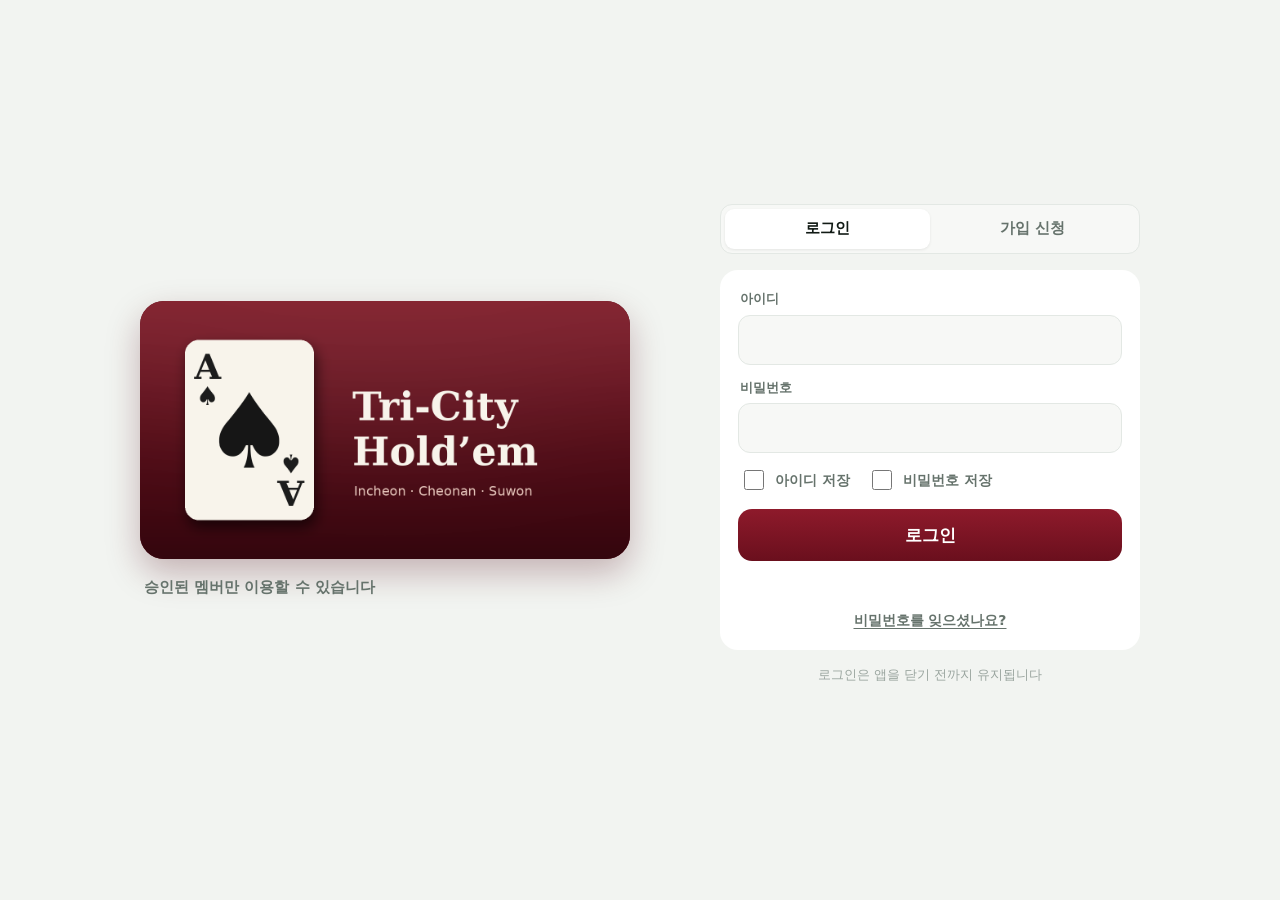
==== commit 9edc3152: "Update index.html" ====
--- a/index.html
+++ b/index.html
@@ -924,7 +924,8 @@
   const M = MS, el = $('#sub-h2h');
   if (!M.N) { el.innerHTML = '<p class="empty">이 시즌에는 아직 경기가 없습니다</p>'; return; }
   const names = M.ranked.map(t => t.name);
-  if (!h2hA || !names.includes(h2hA)) h2hA = names.includes(ME.name) ? ME.name : names[0];
+  const mine = ME.player || ME.name;
+  if (!h2hA || !names.includes(h2hA)) h2hA = names.includes(mine) ? mine : names[0];
   const A = h2hA;
   const rows = names.filter(B => B !== A).map(B => {
     const g = M.sessions.filter(x => A in x.res && B in x.res);
@@ -1141,7 +1142,7 @@
   $('#board-list').innerHTML = list.length ? list.map(p => `<button type="button" class="post ${p.type}" data-id="${p.id}">
       <div class="post-top"><span class="ptype ${p.type}">${p.type === 'notice' ? '📌 ' : ''}${TYPE_KO[p.type]}</span><span class="post-title">${esc(p.title)}</span>${(p.comments || []).length ? `<span class="post-cnt">💬 ${p.comments.length}</span>` : ''}</div>
       <div class="post-pre">${esc(p.body)}</div>
-      <div class="post-info">${esc(p.byName)}${crowns(p.byName)} · ${when(p.at)}${p.updatedAt ? ' (수정됨)' : ''}</div>
+      <div class="post-info">${esc(p.byName)}${crowns(p.byPlayer || p.byName)} · ${when(p.at)}${p.updatedAt ? ' (수정됨)' : ''}</div>
     </button>`).join('') : `<p class="empty">아직 글이 없습니다. 첫 글을 남겨 보세요.</p>`;
   $('#board-list').onclick = e => { const b = e.target.closest('.post'); if (b) openPost(b.dataset.id); };
 }
@@ -1149,7 +1150,7 @@
   const p = POSTS.find(x => x.id === id); if (!p) return;
   $('#post-type').className = 'ptype ' + p.type; $('#post-type').textContent = (p.type === 'notice' ? '📌 ' : '') + TYPE_KO[p.type];
   $('#post-title').textContent = p.title;
-  $('#post-meta').innerHTML = `${esc(p.byName)}${crowns(p.byName)} · ${when(p.at)}${p.updatedAt ? ` · 수정 ${when(p.updatedAt)}` : ''}`;
+  $('#post-meta').innerHTML = `${esc(p.byName)}${crowns(p.byPlayer || p.byName)} · ${when(p.at)}${p.updatedAt ? ` · 수정 ${when(p.updatedAt)}` : ''}`;
   $('#post-body').textContent = p.body;
   const can = p.by === ME.id || ME.role === 'admin';
   $('#post-acts').innerHTML = can ? `<button type="button" data-a="edit">수정</button><button type="button" class="del" data-a="del">삭제</button>` : '';
@@ -1170,7 +1171,7 @@
   const list = p.comments || [];
   $('#cmt-head').textContent = `댓글 ${list.length}`;
   $('#cmt-list').innerHTML = list.length ? list.map(c => `<div class="cmt" data-cid="${c.id}">
-      <div class="cmt-top"><b>${esc(c.byName)}</b>${crowns(c.byName)}${c.by === p.by ? '<span class="mine">작성자</span>' : ''}<span class="t">${when(c.at)}</span>
+      <div class="cmt-top"><b>${esc(c.byName)}</b>${crowns(c.byPlayer || c.byName)}${c.by === p.by ? '<span class="mine">작성자</span>' : ''}<span class="t">${when(c.at)}</span>
         ${c.by === ME.id || ME.role === 'admin' ? '<button type="button" data-del>삭제</button>' : ''}</div>
       <div class="cmt-body">${esc(c.body)}</div></div>`).join('') : '<p class="cmt-empty">첫 댓글을 남겨 보세요.</p>';
 }
@@ -1261,7 +1262,8 @@
 async function load() {
   const btn = $('#reload'); btn.classList.add('spin');
   try {
-    const doc = await api('GET', '/api/data');
+    const [doc, me] = await Promise.all([api('GET', '/api/data'), api('GET', '/api/me').catch(() => null)]);
+    if (me) { Object.assign(ME, me); try { sessionStorage.setItem('holdem_user', JSON.stringify(me)); } catch (e) {} }
     try { sessionStorage.setItem(CACHE_KEY, JSON.stringify(doc)); } catch (e) {}
     const t = new Date(doc.updatedAt);
     show(doc, `마지막 기록 ${t.getMonth() + 1}월 ${t.getDate()}일 ${t.getHours()}:${String(t.getMinutes()).padStart(2, '0')}`);
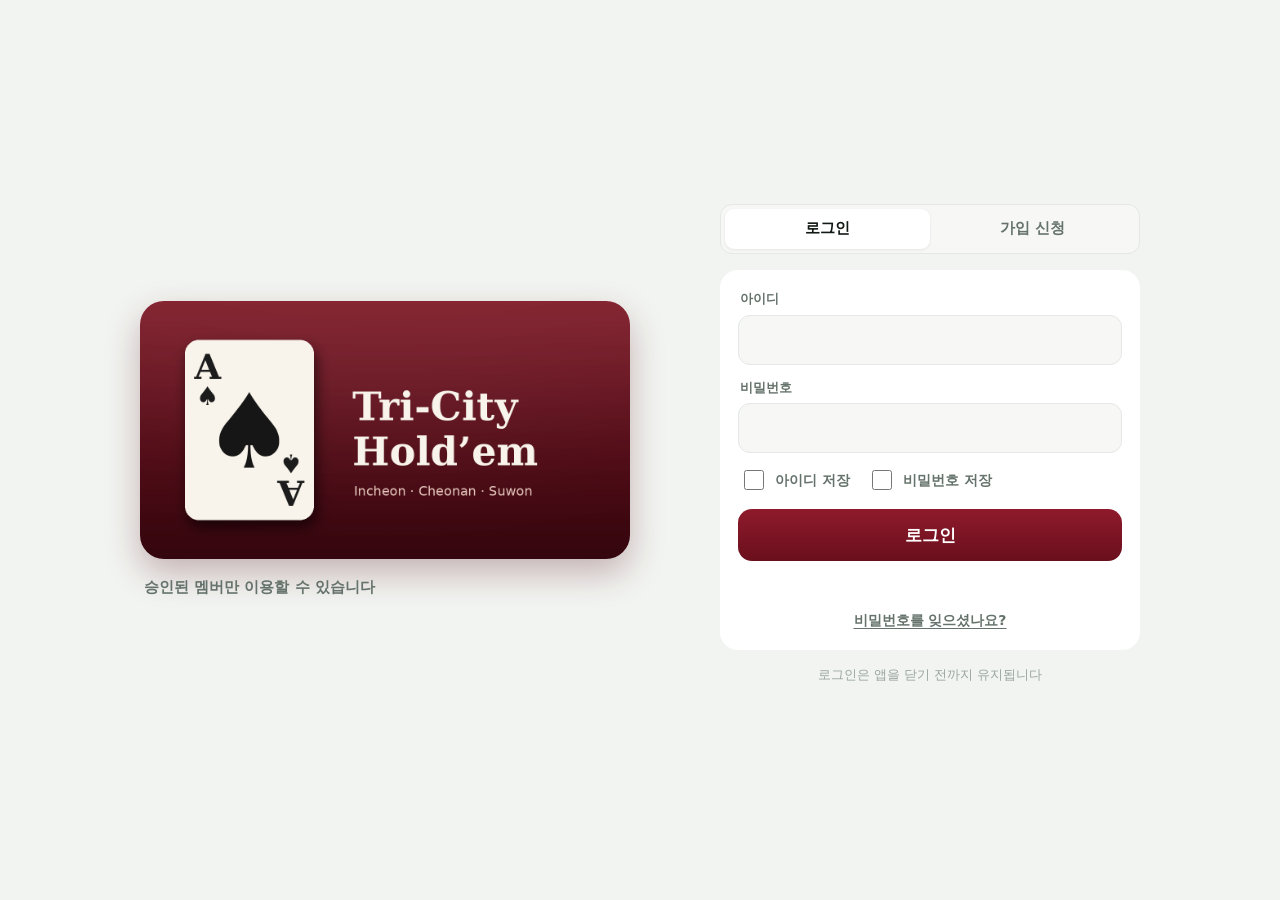
==== commit f1434f62: "Update index.html" ====
--- a/index.html
+++ b/index.html
@@ -431,6 +431,53 @@
   #sub-h2h .vs + .vs { border-top: 0; }
   #sub-h2h .vs { border-bottom: 1px solid var(--line); }
 }
+
+/* ===== 순위 변동 ===== */
+.rank-no { display: flex; flex-direction: column; align-items: flex-start; line-height: 1.15; }
+.dlt { font-style: normal; font-size: 10.5px; font-weight: 800; margin-top: 1px; letter-spacing: -.02em; }
+.dlt.up { color: var(--pos); } .dlt.down { color: var(--neg); } .dlt.same { color: var(--faint); } .dlt.new { color: var(--gold); }
+.all-table td.r { white-space: nowrap; }
+.all-table .dlt { margin-left: 2px; }
+/* ===== 공유 버튼 ===== */
+.gt-row { display: flex; align-items: center; justify-content: space-between; }
+.share-btn { border: 1px solid var(--line); background: var(--surface); color: var(--sub); font-size: 12px; font-weight: 700; padding: 3px 10px; border-radius: 999px; }
+.game-head .share-link { margin-left: 6px; font-size: 12px; font-weight: 700; color: var(--sub); padding: 3px 9px; border-radius: 999px; background: var(--surface-2); border: 0; }
+.game-head .tag + .share-link, .game-head .share-link:first-of-type { margin-left: auto; }
+.game-head .share-link + .edit-link { margin-left: 6px; }
+/* ===== 다음 모임 ===== */
+.ev-card { background: var(--surface); border-radius: 18px; padding: 14px 16px; margin: 0 0 16px; border: 1px solid var(--line); }
+.ev-top { display: flex; align-items: center; gap: 8px; }
+.ev-badge { font-size: 11.5px; font-weight: 800; color: #fff; background: var(--brand); padding: 2px 9px; border-radius: 999px; }
+.ev-dday { font-size: 12px; font-weight: 800; color: var(--gold); }
+.ev-edit { margin-left: auto; border: 0; background: none; color: var(--sub); font-size: 12.5px; font-weight: 700; }
+.ev-when { font-size: 19px; font-weight: 800; margin-top: 8px; }
+.ev-where { font-size: 14px; color: var(--sub); font-weight: 600; margin-top: 2px; }
+.ev-note { font-size: 13.5px; margin-top: 6px; white-space: pre-wrap; }
+.ev-who { font-size: 13px; color: var(--sub); margin-top: 8px; line-height: 1.55; }
+.ev-who b { color: var(--ink); }
+.ev-rsvp { display: grid; grid-template-columns: repeat(3, 1fr); gap: 6px; margin-top: 12px; }
+.ev-rsvp button { height: 40px; border-radius: 11px; border: 1px solid var(--line); background: var(--surface-2); color: var(--ink); font-weight: 800; font-size: 14px; }
+.ev-rsvp button[aria-pressed="true"][data-s="yes"] { background: var(--brand); border-color: var(--brand); color: #fff; }
+.ev-rsvp button[aria-pressed="true"][data-s="maybe"] { background: var(--gold); border-color: var(--gold); color: #fff; }
+.ev-rsvp button[aria-pressed="true"][data-s="no"] { background: var(--sub); border-color: var(--sub); color: #fff; }
+.ev-add { display: block; width: 100%; border: 1.5px dashed var(--line); background: none; border-radius: 16px; padding: 12px; color: var(--sub); font-weight: 700; font-size: 14px; margin: 0 0 16px; }
+.ev-more { margin-top: 10px; font-size: 12.5px; color: var(--sub); }
+.ev-more button { border: 0; background: none; color: var(--sub); text-decoration: underline; font-weight: 700; font-size: 12.5px; padding: 0; }
+/* ===== 개인 프로필 ===== */
+#pf-name { display: flex; align-items: center; gap: 8px; }
+.pf-tiles { display: grid; grid-template-columns: repeat(2, 1fr); gap: 8px; margin: 6px 0 14px; }
+.pf-tiles .stat { background: var(--surface-2); }
+.pf-sec { font-size: 13px; font-weight: 800; color: var(--sub); margin: 16px 0 8px; }
+.pf-table { width: 100%; border-collapse: collapse; font-size: 13.5px; }
+.pf-table th { font-size: 12px; color: var(--sub); font-weight: 600; text-align: right; padding: 4px 6px; }
+.pf-table th:first-child, .pf-table td:first-child { text-align: left; }
+.pf-table td { padding: 8px 6px; border-top: 1px solid var(--line); text-align: right; font-weight: 700; white-space: nowrap; }
+.pf-spark { width: 100%; height: 70px; display: block; }
+.pf-pair { display: grid; grid-template-columns: 1fr 1fr; gap: 8px; }
+.pf-pair .stat { background: var(--surface-2); }
+.pf-btn { width: 100%; height: 46px; margin-top: 16px; border: 0; border-radius: 12px; background: var(--ink); color: var(--surface); font-weight: 800; font-size: 15px; }
+[data-profile] { cursor: pointer; }
+.rank-meta b, .rank-meta2 b, .stat-d b, .pl-line b, .vs-line b, .ev-who b { white-space: nowrap; }
 </style>
 </head>
 <body>
@@ -442,9 +489,10 @@
       <svg viewBox="0 0 24 24" width="20" height="20" fill="none" stroke="currentColor" stroke-width="2" stroke-linecap="round"><path d="M20 12a8 8 0 1 1-2.34-5.66"/><path d="M20 4v5h-5"/></svg></button></span></div>
     <div class="title-row"><h1 class="large-title" id="title">Tri-City Hold’em</h1><select class="season-sel" aria-label="시즌 선택"></select></div>
     <p class="caption" id="caption"></p>
+    <div id="event-card"></div>
     <div class="rank-grid">
       <div class="leader" id="leader"></div>
-      <div class="rank-block"><div class="group-title">순위</div><ol class="group rank-list" id="rank-list"></ol></div>
+      <div class="rank-block"><div class="group-title gt-row"><span>순위</span><button type="button" class="share-btn" id="share-rank">공유</button></div><ol class="group rank-list" id="rank-list"></ol></div>
       <div class="stats-block"><div class="group-title" id="stats-title">시즌 기록</div><div class="stat-grid" id="stat-grid"></div></div>
     </div>
     <div class="season-extra">
@@ -542,6 +590,27 @@
     <button type="submit" class="sheet-btn" id="w-btn" disabled>등록</button>
   </form>
 </div></div>
+<div class="sheet" id="profile-sheet" hidden><div class="sheet-in" role="dialog" aria-modal="true" aria-labelledby="pf-name">
+  <div class="sheet-head"><h2 id="pf-name"></h2><button type="button" class="sheet-x" data-close aria-label="닫기">✕</button></div>
+  <div id="pf-body"></div>
+</div></div>
+<div class="sheet" id="event-sheet" hidden><div class="sheet-in" role="dialog" aria-modal="true" aria-labelledby="ev-title">
+  <div class="sheet-head"><h2 id="ev-title">다음 모임 등록</h2><button type="button" class="sheet-x" data-close aria-label="닫기">✕</button></div>
+  <form id="ev-form" novalidate>
+    <label class="sf"><span>날짜</span><input type="date" id="ev-date"></label>
+    <label class="sf"><span>시간 (선택)</span><input type="time" id="ev-time"></label>
+    <label class="sf"><span>장소</span><input id="ev-place" maxlength="20" list="ev-places" placeholder="예: 천안"><datalist id="ev-places"></datalist></label>
+    <label class="sf"><span>메모 (선택)</span><input id="ev-note" maxlength="300" placeholder="예: 늦으면 미리 알려 주세요"></label>
+    <p class="sheet-msg" id="ev-msg"></p>
+    <button type="submit" class="sheet-btn" id="ev-save">등록</button>
+    <button type="button" class="sheet-out" id="ev-del" hidden>이 일정 삭제</button>
+  </form>
+</div></div>
+<div class="sheet" id="share-sheet" hidden><div class="sheet-in" role="dialog" aria-modal="true" aria-labelledby="sh-title">
+  <div class="sheet-head"><h2 id="sh-title">공유 이미지</h2><button type="button" class="sheet-x" data-close aria-label="닫기">✕</button></div>
+  <img id="sh-img" alt="공유용 이미지" style="width:100%;border-radius:14px;display:block">
+  <p class="sheet-sub" style="margin-top:10px">이미지를 길게 눌러 저장하거나 공유하세요.</p>
+</div></div>
 <div class="sheet" id="me-sheet" hidden><div class="sheet-in" role="dialog" aria-modal="true" aria-labelledby="me-title">
   <div class="sheet-head"><h2 id="me-title">내 계정</h2><button type="button" class="sheet-x" id="me-close" aria-label="닫기">✕</button></div>
   <p class="sheet-sub" id="me-info"></p>
@@ -714,10 +783,11 @@
       <div class="leader-value">${signed(L.total)}</div>
       <div class="leader-sub">${S2 ? `2위 ${esc(S2.name)}와 ${(L.total - S2.total).toLocaleString('ko-KR')}${UNIT} 차이` : ''}${days !== null ? `${S2 ? ', ' : ''}시즌 종료까지 ${days}일` : ''}</div>`;
     const maxAbs = Math.max(1, ...M.ranked.map(t => Math.abs(t.total)));
+    const prevRank = rankBefore(M);
     const rows = M.ranked.map((t, k) => {
       const all = statOf(MA, t.name);
       return `<li><button type="button" class="rank-row" data-p="${esc(t.name)}">
-        <span class="rank-no">${k + 1}</span>
+        <span class="rank-no">${k + 1}${deltaTag(prevRank, t.name, k + 1)}</span>
         <span class="rank-name">${chip(t.color)}${esc(t.name)}${crowns(t.name)}</span>
         <span class="rank-val ${tone(t.total)}">${signed(t.total)}</span>
         <span class="rank-meta">${t.n}경기, 승률 ${pct(t.win)}, 경기당 <b class="${tone(t.per)}">${per1(t.per)}</b></span>
@@ -738,21 +808,20 @@
       ['자주 모인 곳', pl.length ? esc(pl[0][0]) : '-', pl.map(([k, v]) => `${esc(k)} ${v}`).join(', ')]
     ].map(([k, v, d]) => `<div class="stat"><div class="stat-k">${k}</div><div class="stat-v">${v}</div><div class="stat-d">${d}</div></div>`).join('');
   }
-  $('#rank-list').onclick = e => {
-    const b = e.target.closest('.rank-row'); if (!b) return;
-    focus = b.dataset.p; trendScope = b.dataset.all ? 'all' : 'season'; go('trend');
-  };
-
+  $('#rank-list').onclick = e => { const b = e.target.closest('.rank-row'); if (b) openProfile(b.dataset.p); };
+  renderEventCard();
+
+  const rankBeforeAll = rankBefore(MA);
   // 전체 순위 (시즌을 볼 때만)
   $('#all-block').innerHTML = isAll() ? '' : `<div class="group-title">전체 순위 (${MA.N}경기)</div>
     <div class="group"><table class="all-table"><thead><tr><th>순위</th><th>누적</th><th>경기당</th><th>참가</th></tr></thead><tbody>
-    ${MA.ranked.map((t, k) => `<tr><td class="nm"><span class="r">${k + 1}</span>${chip(t.color)}${esc(t.name)}${crowns(t.name)}</td>
+    ${MA.ranked.map((t, k, _a, pr = rankBeforeAll) => `<tr data-profile="${esc(t.name)}"><td class="nm"><span class="r">${k + 1}${deltaTag(pr, t.name, k + 1)}</span>${chip(t.color)}${esc(t.name)}${crowns(t.name)}</td>
       <td class="${tone(t.total)}">${signed(t.total)}</td><td class="${tone(t.per)}">${per1(t.per)}</td><td class="sub">${t.n}경기</td></tr>`).join('')}
     </tbody></table></div>`;
   // 시즌 챔피언
   $('#champ-block').innerHTML = `<div class="group-title">시즌 챔피언</div><ol class="group champ-list">${SEASONS.map(n => {
     const i = seasonInfo(n), Mx = n === season ? MS : analyze(subsetDoc(n)), w = Mx.ranked[0];
-    return `<li class="champ${i.live ? ' live' : ''}"><span class="sn">${i.label}<span class="sr">${i.range}</span></span>
+    return `<li class="champ${i.live ? ' live' : ''}"${w ? ` data-profile="${esc(w.name)}"` : ''}><span class="sn">${i.label}<span class="sr">${i.range}</span></span>
       ${w ? `<span class="nm">${chip(w.color)}<span>${esc(w.name)}${crowns(w.name)}<span class="st">${Mx.N}경기${i.live ? ', 현재 1위' : ''}</span></span></span><span class="v ${tone(w.total)}">${signed(w.total)}</span>`
           : `<span class="nm"><span class="st">아직 경기가 없습니다</span></span><span></span>`}</li>`;
   }).join('')}</ol>`;
@@ -940,7 +1009,7 @@
         : (byWin || byMoney) === A ? ['up', `${esc(A)} 우세`] : (byWin || byMoney) === r.B ? ['down', `${esc(r.B)} 우세`] : ['even', '팽팽함'];
       const wa = r.n ? r.aW / r.n * 100 : 0, wd = r.n ? r.d / r.n * 100 : 0;
       return `<div class="vs">
-        <div class="vs-head">vs ${chip(M.color[r.B])}${esc(r.B)}${crowns(r.B)}<span class="n">함께 ${r.n}경기</span></div>
+        <div class="vs-head" data-profile="${esc(r.B)}">vs ${chip(M.color[r.B])}${esc(r.B)}${crowns(r.B)}<span class="n">함께 ${r.n}경기</span></div>
         ${r.n ? `<div class="vs-line"><span>${esc(A)} <b class="${tone(r.aSum)}">${signed(r.aSum)}</b></span><span>${esc(r.B)} <b class="${tone(r.bSum)}">${signed(r.bSum)}</b></span></div>
         <div class="vs-line"><span>맞대결 <b>${r.aW}승 ${r.bW}패</b>${r.d ? ` ${r.d}무` : ''}</span><span>그 판에서 더 많이 딴 횟수 기준</span></div>
         <div class="vs-bar" aria-hidden="true"><span style="width:${wa}%;background:${M.color[A]}"></span><span style="width:${wd}%;background:var(--line)"></span><span style="flex:1;background:${M.color[r.B]}"></span></div>
@@ -975,7 +1044,7 @@
     </div>
     <div class="group-title">플레이어별 강한 곳, 약한 곳</div>
     <div class="group">${bestWorst.map(({ t, best, worst }) => `<div class="pl-row">
-      <div class="pl-top">${chip(t.color)}${esc(t.name)}${crowns(t.name)}</div>
+      <div class="pl-top" data-profile="${esc(t.name)}">${chip(t.color)}${esc(t.name)}${crowns(t.name)}</div>
       <div class="pl-line">${best ? `강한 곳 <b>${esc(best.pl)}</b> 경기당 <b class="${tone(best.per)}">${per1(best.per)}</b> (${best.n}경기)` : '2경기 이상 친 장소가 아직 없습니다'}
         ${worst ? `<br>약한 곳 <b>${esc(worst.pl)}</b> 경기당 <b class="${tone(worst.per)}">${per1(worst.per)}</b> (${worst.n}경기)` : ''}</div>
     </div>`).join('')}</div>`;
@@ -988,7 +1057,7 @@
   if (!M.N) { el.innerHTML = '<p class="empty">이 시즌에는 아직 경기가 없습니다</p>'; return; }
   const live = !isAll() && seasonInfo(season).live, minG = MIN_GAMES(M);
   const tops = (arr, key) => { if (!arr.length) return []; const m = Math.max(...arr.map(key)); return arr.filter(x => key(x) === m); };
-  const who = list => list.map(t => `${chip(t.color)}${esc(t.name)}${crowns(t.name)}`).join('<span style="color:var(--faint)">,</span> ');
+  const who = list => list.map(t => `<span data-profile="${esc(t.name)}" style="display:inline-flex;align-items:center;gap:6px">${chip(t.color)}${esc(t.name)}${crowns(t.name)}</span>`).join('<span style="color:var(--faint)">,</span> ');
   const st = M.stats, el2 = st.filter(t => t.n >= minG);
   const sd = t => { const xs = M.sessions.filter(x => t.name in x.res).map(x => x.res[t.name]); const m = sum(xs) / xs.length; return Math.sqrt(sum(xs.map(v => (v - m) ** 2)) / xs.length); };
   const champ = M.ranked[0];
@@ -1079,6 +1148,7 @@
     html += `<article class="game">
       <div class="game-head"><span class="game-date">${s.date.slice(5).replace('-', '.')}</span><span class="game-dow">${DOW[D(s.date).getDay()]}요일, ${res.length}명</span>
         ${s.place ? `<span class="tag" style="--pc:${CONFIG.PLACE_COLORS[s.place] || '#8A9A92'}">${esc(s.place)}</span>` : ''}
+        <button type="button" class="share-link" data-share-game="${s.id}">공유</button>
         ${CAN_EDIT ? `<a class="edit-link" href="${CONFIG.RECORD_URL}?edit=${encodeURIComponent(s.id)}" aria-label="${s.date} 경기 수정">수정</a>` : ''}</div>
       <div class="game-res">${res.map(([p, v]) => `<div class="gr"><span class="nm">${chip(MA.color[p])}${esc(p)}</span><span class="v ${tone(v)}">${signed(v)}</span></div>`).join('')}</div>
       ${total !== 0 ? `<div class="game-warn">합계가 ${signed(total)}입니다. 기록을 확인해 주세요.</div>` : ''}
@@ -1233,6 +1303,198 @@
   else if (e.target.classList && e.target.classList.contains('sheet') && e.target.id !== 'me-sheet') e.target.hidden = true;
 });
 
+/* ===== 순위 변동: 직전 경기 전 순위와 비교 ===== */
+function rankBefore(M) {
+  if (M.N < 2) return null;
+  const last = M.sessions[M.N - 1];
+  const P = analyze({ ...DOC, sessions: M.sessions.slice(0, -1) });
+  return Object.fromEntries(P.ranked.map((t, i) => [t.name, i + 1]));
+}
+function deltaTag(prev, name, now) {
+  if (!prev) return '';
+  if (!(name in prev)) return '<i class="dlt new">NEW</i>';
+  const d = prev[name] - now;
+  return d > 0 ? `<i class="dlt up" aria-label="${d}계단 상승">▲${d}</i>` : d < 0 ? `<i class="dlt down" aria-label="${-d}계단 하락">▼${-d}</i>` : '<i class="dlt same" aria-label="변동 없음">–</i>';
+}
+
+/* ===== 개인 프로필 ===== */
+document.addEventListener('click', e => {
+  const t = e.target.closest('[data-profile]'); if (!t || e.target.closest('.sheet .pf-btn')) return;
+  if (t.dataset.profile) openProfile(t.dataset.profile);
+});
+function openProfile(name) {
+  const st = statOf(MA, name); if (!st) return;
+  const color = MA.color[name];
+  $('#pf-name').innerHTML = `${chip(color)}${esc(name)}${crowns(name)}`;
+  // 시즌별 성적
+  const seasonRows = SEASONS.slice().sort((a, b) => b - a).map(n => {
+    const Mx = analyze(subsetDoc(n)), i = Mx.ranked.findIndex(t => t.name === name), t = Mx.ranked[i];
+    return t ? `<tr><td>${seasonInfo(n).label}${seasonInfo(n).live ? ' <span style="color:var(--gold);font-size:11px">진행 중</span>' : ''}</td><td>${i + 1}위/${Mx.ranked.length}</td><td>${t.n}경기</td><td class="${tone(t.total)}">${signed(t.total)}</td><td class="${tone(t.per)}">${per1(t.per)}</td></tr>`
+      : `<tr><td>${seasonInfo(n).label}</td><td colspan="4" style="color:var(--faint);font-weight:600">참가 없음</td></tr>`;
+  }).join('');
+  // 누적 흐름 미니 그래프
+  const path = MA.cum.map(c => c[name]); const lo = Math.min(0, ...path), hi = Math.max(0, ...path), W = 320, H = 70;
+  const x = i => path.length < 2 ? W / 2 : i * W / (path.length - 1), y = v => 6 + (hi - v) / ((hi - lo) || 1) * (H - 12);
+  const spark = `<svg class="pf-spark" viewBox="0 0 ${W} ${H}" preserveAspectRatio="none" aria-hidden="true"><line x1="0" x2="${W}" y1="${y(0)}" y2="${y(0)}" stroke="var(--line)" stroke-dasharray="3 4"/>
+    <path d="${path.map((v, i) => `${i ? 'L' : 'M'}${x(i).toFixed(1)} ${y(v).toFixed(1)}`).join('')}" fill="none" stroke="${color}" stroke-width="2.4" vector-effect="non-scaling-stroke" stroke-linejoin="round"/></svg>`;
+  // 장소
+  const places = Object.keys(MA.places).map(pl => { const xs = MA.sessions.filter(s => s.place === pl && name in s.res).map(s => s.res[name]); return { pl, n: xs.length, per: xs.length ? sum(xs) / xs.length : 0 }; }).filter(r => r.n >= 2).sort((a, b) => b.per - a.per);
+  // 천적과 밥: 함께 3판 이상 친 상대 중, 같은 판들에서의 금액 차이로 판단
+  const rivals = MA.names.filter(b => b !== name).map(b => { const g = MA.sessions.filter(s => name in s.res && b in s.res); return { b, n: g.length, diff: sum(g.map(s => s.res[name])) - sum(g.map(s => s.res[b])) }; }).filter(r => r.n >= 3).sort((a, b) => a.diff - b.diff);
+  const nemesis = rivals.find(r => r.diff < 0) || null, prey = rivals.slice().reverse().find(r => r.diff > 0) || null;
+  const recent = MA.sessions.filter(s => name in s.res).slice(-5).reverse();
+  const crownList = (CROWNS[name] || []).map(c => `S${c.n} ${c.live ? '현재 선두' : '우승'}`).join(', ');
+  const tile = (k, v, d) => `<div class="stat"><div class="stat-k">${k}</div><div class="stat-v">${v}</div><div class="stat-d">${d}</div></div>`;
+  $('#pf-body').innerHTML = `
+    <div class="pf-tiles">
+      ${tile('전체 누적', `<span class="${tone(st.total)}">${signed(st.total)}</span>`, `${st.n}경기, 참가율 ${pct(st.rate)}`)}
+      ${tile('경기당 평균', `<span class="${tone(st.per)}">${per1(st.per)}</span>`, `승률 ${pct(st.win)}`)}
+      ${tile('최고 단일', `<span class="pos">${signed(st.max)}</span>`, `최저 ${signed(st.min)}`)}
+      ${tile('최다 연승', `${st.bestStreak}연승`, `최다 연패 ${st.worstStreak}연패`)}
+    </div>
+    ${crownList ? `<div class="pf-sec">왕관</div><div style="font-weight:700">${crowns(name)} <span style="color:var(--sub);font-size:13px;margin-left:4px">${crownList}</span></div>` : ''}
+    <div class="pf-sec">시즌별 성적</div>
+    <table class="pf-table"><thead><tr><th>시즌</th><th>순위</th><th>참가</th><th>누적</th><th>경기당</th></tr></thead><tbody>${seasonRows}</tbody></table>
+    <div class="pf-sec">누적 흐름 (전체 기간)</div>${spark}
+    <div class="pf-sec">천적과 밥</div>
+    <div class="pf-pair">
+      ${tile('천적', nemesis ? `${chip(MA.color[nemesis.b])}${esc(nemesis.b)}` : '-', nemesis ? `함께 ${nemesis.n}경기, 금액 차 ${signed(nemesis.diff)}` : rivals.length ? '모든 상대에게 우세합니다' : '함께 3판 이상 친 상대가 아직 없습니다')}
+      ${tile('밥', prey ? `${chip(MA.color[prey.b])}${esc(prey.b)}` : '-', prey ? `함께 ${prey.n}경기, 금액 차 ${signed(prey.diff)}` : rivals.length ? '아직 우세한 상대가 없습니다' : '')}
+    </div>
+    <div class="pf-sec">장소</div>
+    <div class="pf-pair">
+      ${tile('강한 곳', places[0] ? esc(places[0].pl) : '-', places[0] ? `경기당 ${per1(places[0].per)} (${places[0].n}경기)` : '2경기 이상 친 장소가 없습니다')}
+      ${tile('약한 곳', places.length > 1 ? esc(places[places.length - 1].pl) : '-', places.length > 1 ? `경기당 ${per1(places[places.length - 1].per)} (${places[places.length - 1].n}경기)` : '')}
+    </div>
+    <div class="pf-sec">최근 5경기</div>
+    <table class="pf-table"><tbody>${recent.map(s => `<tr><td>${ymd(s.date)} <span style="color:var(--sub);font-weight:600">${esc(s.place)}</span></td><td class="${tone(s.res[name])}">${signed(s.res[name])}</td></tr>`).join('')}</tbody></table>
+    <button type="button" class="pf-btn" id="pf-trend">추이 그래프로 보기</button>`;
+  $('#pf-trend').onclick = () => { $('#profile-sheet').hidden = true; focus = name; trendScope = 'all'; scrub = null; go('trend'); };
+  $('#profile-sheet').hidden = false;
+}
+
+/* ===== 다음 모임 ===== */
+let EVENTS = { upcoming: [], past: [] }, editingEvent = null;
+const canManageEvents = () => ['editor', 'admin'].includes(ME.role);
+function evWhen(e) {
+  const d = D(e.date), dow = DOW[d.getDay()];
+  return `${d.getMonth() + 1}월 ${d.getDate()}일 (${dow})${e.time ? ' ' + e.time : ''}`;
+}
+function renderEventCard() {
+  const el = $('#event-card'); if (!el) return;
+  const e = EVENTS.upcoming[0];
+  if (!e) { el.innerHTML = canManageEvents() ? '<button type="button" class="ev-add" id="ev-add">＋ 다음 모임 등록</button>' : ''; const b = $('#ev-add'); if (b) b.onclick = () => openEvent(null); return; }
+  const days = Math.round((D(e.date) - D(todayStr())) / 86400000);
+  const by = st => e.rsvps.filter(r => r.status === st);
+  const mine = (e.rsvps.find(r => r.uid === ME.id) || {}).status;
+  const names = list => list.map(r => esc(r.name)).join(', ');
+  const canEdit = ME.role === 'admin' || (canManageEvents() && e.by === ME.id);
+  el.innerHTML = `<div class="ev-card">
+    <div class="ev-top"><span class="ev-badge">다음 모임</span><span class="ev-dday">${days === 0 ? '오늘' : `D-${days}`}</span>${canEdit ? '<button type="button" class="ev-edit" id="ev-edit">수정</button>' : ''}</div>
+    <div class="ev-when">${evWhen(e)}</div>
+    <div class="ev-where">📍 ${esc(e.place)}</div>
+    ${e.note ? `<div class="ev-note">${esc(e.note)}</div>` : ''}
+    <div class="ev-who"><b>참석 ${by('yes').length}</b>${by('yes').length ? ` (${names(by('yes'))})` : ''} · 미정 ${by('maybe').length}${by('maybe').length ? ` (${names(by('maybe'))})` : ''} · 불참 ${by('no').length}${by('no').length ? ` (${names(by('no'))})` : ''}</div>
+    <div class="ev-rsvp" role="group" aria-label="참석 여부">
+      <button type="button" data-s="yes" aria-pressed="${mine === 'yes'}">참석</button><button type="button" data-s="maybe" aria-pressed="${mine === 'maybe'}">미정</button><button type="button" data-s="no" aria-pressed="${mine === 'no'}">불참</button>
+    </div>
+    ${EVENTS.upcoming.length > 1 || canManageEvents() ? `<div class="ev-more">${EVENTS.upcoming.length > 1 ? `이후 일정 ${EVENTS.upcoming.length - 1}개 · ` : ''}${canManageEvents() ? '<button type="button" id="ev-add2">새 일정 등록</button>' : ''}</div>` : ''}
+  </div>`;
+  el.querySelector('.ev-rsvp').onclick = async ev => {
+    const b = ev.target.closest('button'); if (!b) return;
+    try { EVENTS = await api('PUT', `/api/events/${e.id}/rsvp`, { status: b.dataset.s }); renderEventCard(); toast(b.dataset.s === 'yes' ? '참석으로 표시했습니다' : b.dataset.s === 'no' ? '불참으로 표시했습니다' : '미정으로 표시했습니다'); }
+    catch (err) { toast(err.message); }
+  };
+  if ($('#ev-edit')) $('#ev-edit').onclick = () => openEvent(e);
+  if ($('#ev-add2')) $('#ev-add2').onclick = () => openEvent(null);
+}
+function openEvent(e) {
+  editingEvent = e;
+  $('#ev-title').textContent = e ? '모임 일정 수정' : '다음 모임 등록';
+  $('#ev-date').value = e ? e.date : todayStr(); $('#ev-time').value = e ? e.time : '';
+  $('#ev-place').value = e ? e.place : (Object.entries(MA.places).sort((a, b) => b[1] - a[1])[0] || [''])[0];
+  $('#ev-note').value = e ? e.note : '';
+  $('#ev-places').innerHTML = Object.keys(MA.places).map(p => `<option value="${esc(p)}">`).join('');
+  $('#ev-save').textContent = e ? '수정 저장' : '등록'; $('#ev-del').hidden = !e; $('#ev-msg').textContent = '';
+  $('#event-sheet').hidden = false;
+}
+$('#ev-form').addEventListener('submit', async ev => {
+  ev.preventDefault();
+  const body = { date: $('#ev-date').value, time: $('#ev-time').value, place: $('#ev-place').value.trim(), note: $('#ev-note').value.trim() };
+  try {
+    EVENTS = editingEvent ? await api('PUT', '/api/events/' + editingEvent.id, body) : await api('POST', '/api/events', body);
+    $('#event-sheet').hidden = true; renderEventCard(); toast(editingEvent ? '일정을 수정했습니다' : '일정을 등록했습니다');
+  } catch (err) { $('#ev-msg').className = 'sheet-msg bad'; $('#ev-msg').textContent = err.message; }
+});
+$('#ev-del').addEventListener('click', async () => {
+  if (!editingEvent || !confirm('이 일정을 삭제할까요? 참석 응답도 함께 지워집니다.')) return;
+  try { EVENTS = await api('DELETE', '/api/events/' + editingEvent.id); $('#event-sheet').hidden = true; renderEventCard(); toast('일정을 삭제했습니다'); } catch (err) { toast(err.message); }
+});
+
+/* ===== 공유 이미지 (카톡 등에 바로 올릴 수 있는 그림) ===== */
+const SANS = '-apple-system, BlinkMacSystemFont, "Apple SD Gothic Neo", "Malgun Gothic", "Noto Sans KR", sans-serif';
+function canvasBase(w, h, title, sub) {
+  const c = document.createElement('canvas'); c.width = w; c.height = h; const g = c.getContext('2d');
+  const grd = g.createLinearGradient(0, 0, 0, h); grd.addColorStop(0, '#0F5A3F'); grd.addColorStop(1, '#06281C'); g.fillStyle = grd; g.fillRect(0, 0, w, h);
+  g.fillStyle = 'rgba(255,255,255,.05)'; g.font = `700 520px ${SANS}`; g.textAlign = 'right'; g.fillText('♠', w + 40, h - 40);
+  g.textAlign = 'left'; g.fillStyle = '#E9C46A'; g.font = `800 34px ${SANS}`; g.fillText("Tri-City Hold'em", 72, 110);
+  g.fillStyle = '#F4F1E8'; g.font = `800 64px ${SANS}`; g.fillText(title, 72, 196);
+  g.fillStyle = 'rgba(244,241,232,.7)'; g.font = `600 32px ${SANS}`; g.fillText(sub, 72, 248);
+  return { c, g };
+}
+function drawCrown(g, x, y, label, k = 1) {
+  g.save(); g.translate(x, y); g.scale(k, k);
+  g.fillStyle = '#F5C542'; g.beginPath(); g.moveTo(2, 4); g.lineTo(8, 9); g.lineTo(15, 2); g.lineTo(22, 9); g.lineTo(28, 4); g.lineTo(27, 11); g.lineTo(3, 11); g.closePath(); g.fill();
+  g.fillStyle = '#E0A82E'; g.fillRect(2, 11, 26, 10);
+  g.font = `700 9px ${SANS}`; g.textAlign = 'center'; g.lineWidth = 1.6; g.strokeStyle = '#8C5E06'; g.strokeText(label, 15, 19.3); g.fillStyle = '#fff'; g.fillText(label, 15, 19.3);
+  g.restore(); g.textAlign = 'left';
+}
+const fmtAmt = v => (v > 0 ? '+' : v < 0 ? '−' : '') + Math.abs(v).toLocaleString('ko-KR');
+function drawRows(g, rows, top, w) {
+  rows.forEach((r, i) => {
+    const y = top + i * 104;
+    g.fillStyle = 'rgba(255,255,255,.07)'; g.beginPath(); g.roundRect ? g.roundRect(56, y, w - 112, 88, 22) : g.rect(56, y, w - 112, 88); g.fill();
+    g.fillStyle = r.rankColor || 'rgba(244,241,232,.55)'; g.font = `800 38px ${SANS}`; g.fillText(r.rank || '', 88, y + 58);
+    g.fillStyle = r.color; g.beginPath(); g.arc(r.rank ? 168 : 100, y + 44, 12, 0, 7); g.fill();
+    g.fillStyle = '#F4F1E8'; g.font = `700 40px ${SANS}`; const nx = r.rank ? 194 : 126; g.fillText(r.name, nx, y + 58);
+    let cx = nx + g.measureText(r.name).width + 14;
+    (CROWNS[r.name] || []).forEach(cr => { drawCrown(g, cx, y + 20, 'S' + cr.n, 2.3); cx += 74; });
+    const v = fmtAmt(r.v); g.textAlign = 'right';
+    g.font = `800 26px ${SANS}`; const uw = g.measureText('만').width;
+    g.fillStyle = r.v > 0 ? '#FF8478' : r.v < 0 ? '#86AEFF' : 'rgba(244,241,232,.6)'; g.fillText('만', w - 88, y + 58);
+    g.font = `800 44px ${SANS}`; g.fillText(v, w - 92 - uw, y + 58); g.textAlign = 'left';
+  });
+}
+async function shareCanvas(c, name) {
+  const blob = await new Promise(r => c.toBlob(r, 'image/png'));
+  const file = new File([blob], name, { type: 'image/png' });
+  if (navigator.canShare && navigator.canShare({ files: [file] })) {
+    try { await navigator.share({ files: [file], title: "Tri-City Hold'em" }); return; } catch (e) { if (e.name === 'AbortError') return; }
+  }
+  $('#sh-img').src = c.toDataURL('image/png'); $('#share-sheet').hidden = false;
+}
+function shareRanking() {
+  const M = MS; if (!M.N) { toast('공유할 기록이 없습니다'); return; }
+  const rows = M.ranked.slice(0, 8).map((t, i) => ({ rank: String(i + 1), name: t.name, color: t.color, v: t.total, rankColor: i === 0 ? '#E9C46A' : null }));
+  const W = 1080, H = 330 + rows.length * 104 + 110;
+  const { c, g } = canvasBase(W, H, isAll() ? '전체 순위' : `${seasonInfo(season).label} 시즌 순위`, `${M.N}경기, ${ymd(M.sessions[M.N - 1].date)} 기준`);
+  drawRows(g, rows, 300, W);
+  g.fillStyle = 'rgba(244,241,232,.45)'; g.font = `600 26px ${SANS}`; g.fillText('jaein84.github.io/Holdem', 72, H - 52);
+  shareCanvas(c, 'tricity-ranking.png');
+}
+function shareGame(id) {
+  const s = MA.sessions.find(x => x.id === id); if (!s) return;
+  const res = Object.entries(s.res).sort((a, b) => b[1] - a[1]);
+  const rows = res.map(([p, v], i) => ({ rank: String(i + 1), name: p, color: MA.color[p], v, rankColor: i === 0 ? '#E9C46A' : null }));
+  const W = 1080, H = 330 + rows.length * 104 + 110;
+  const { c, g } = canvasBase(W, H, `${ymd(s.date)} 결과`, `${DOW[D(s.date).getDay()]}요일, ${s.place}, ${res.length}명`);
+  drawRows(g, rows, 300, W);
+  g.fillStyle = 'rgba(244,241,232,.45)'; g.font = `600 26px ${SANS}`; g.fillText('jaein84.github.io/Holdem', 72, H - 52);
+  shareCanvas(c, `tricity-${s.date}.png`);
+}
+$('#share-rank').addEventListener('click', e => { e.stopPropagation(); shareRanking(); });
+document.addEventListener('click', e => { const b = e.target.closest('[data-share-game]'); if (b) shareGame(b.dataset.shareGame); });
+
 /* ===== 화면 전환 ===== */
 let view = 'rank';
 const renderView = v => ({ rank: renderRank, trend: renderTrend, month: renderMonth, games: renderGames, board: renderBoard })[v]();
@@ -1262,7 +1524,8 @@
 async function load() {
   const btn = $('#reload'); btn.classList.add('spin');
   try {
-    const [doc, me] = await Promise.all([api('GET', '/api/data'), api('GET', '/api/me').catch(() => null)]);
+    const [doc, me, evs] = await Promise.all([api('GET', '/api/data'), api('GET', '/api/me').catch(() => null), api('GET', '/api/events').catch(() => null)]);
+    if (evs) EVENTS = evs;
     if (me) { Object.assign(ME, me); try { sessionStorage.setItem('holdem_user', JSON.stringify(me)); } catch (e) {} }
     try { sessionStorage.setItem(CACHE_KEY, JSON.stringify(doc)); } catch (e) {}
     const t = new Date(doc.updatedAt);
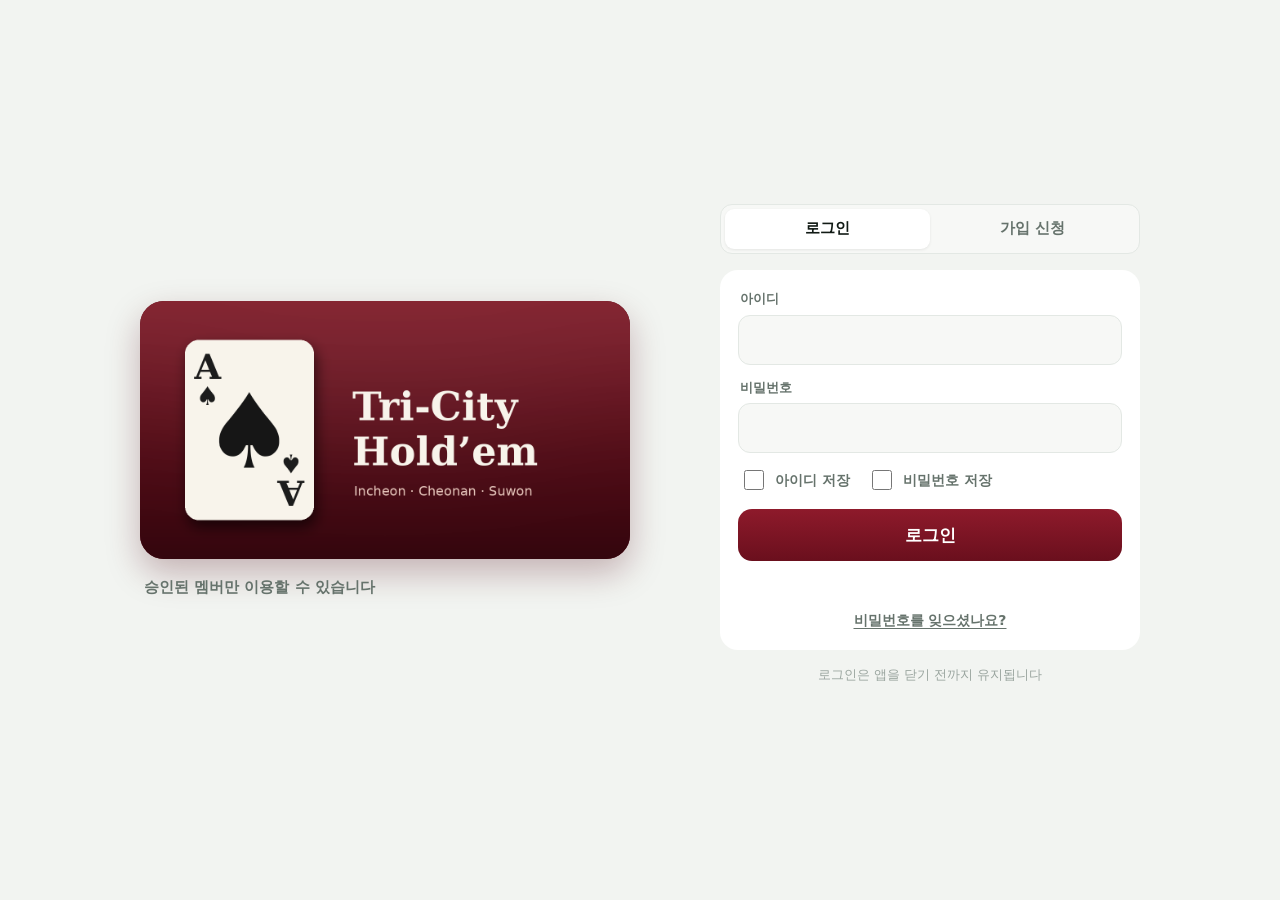
==== commit 466b1111: "index.html 업데이트" ====
--- a/index.html
+++ b/index.html
@@ -31,51 +31,9 @@
 <title>Tri-City Hold’em</title>
 <link rel="icon" type="image/png" href="apple-touch-icon.png">
 <link rel="apple-touch-icon" href="apple-touch-icon.png">
+<link rel="stylesheet" href="app.css?v=1">
 <style>
-:root {
-  --bg: #F2F4F1; --surface: #FFFFFF; --surface-2: #F7F8F6; --ink: #111A15; --sub: #66736C; --faint: #9AA59F; --line: #E3E8E4;
-  --brand: #0F5A3F; --brand-2: #0A3F2C; --gold: #B8892B; --pos: #DC3B30; --neg: #2563EB; --warn: #D93A2F; --zero: #9AA59F;
-  --bar-bg: rgba(255,255,255,.86);
-  --font: "Pretendard Variable", Pretendard, -apple-system, BlinkMacSystemFont, "Apple SD Gothic Neo", system-ui, sans-serif;
-  color-scheme: light;
-}
-@media (prefers-color-scheme: dark) {
-  :root:not([data-theme="light"]) {
-    --bg: #0A0D0B; --surface: #141916; --surface-2: #1A201C; --ink: #EEF2EF; --sub: #93A099; --faint: #66736C; --line: #242B27;
-    --brand: #145F44; --brand-2: #0B3A29; --gold: #DDB65C; --pos: #FF6F64; --neg: #6EA1FF; --warn: #FF7468; --zero: #6E7A74;
-    --bar-bg: rgba(20,25,22,.86);
-    color-scheme: dark;
-  }
-}
-:root[data-theme="dark"] {
-  --bg: #0A0D0B; --surface: #141916; --surface-2: #1A201C; --ink: #EEF2EF; --sub: #93A099; --faint: #66736C; --line: #242B27;
-  --brand: #145F44; --brand-2: #0B3A29; --gold: #DDB65C; --pos: #FF6F64; --neg: #6EA1FF; --warn: #FF7468; --zero: #6E7A74;
-  --bar-bg: rgba(20,25,22,.86);
-  color-scheme: dark;
-}
-* { box-sizing: border-box; -webkit-tap-highlight-color: transparent; }
-[hidden] { display: none !important; }
-:root { padding-top: env(safe-area-inset-top, 0px); padding-bottom: env(safe-area-inset-bottom, 0px); }
-html { scroll-padding-top: env(safe-area-inset-top, 0px); }
-body { margin: 0; background: var(--bg); color: var(--ink); font-family: var(--font); font-size: 16px; line-height: 1.45; -webkit-font-smoothing: antialiased; font-feature-settings: "tnum"; }
-button, input, select { font: inherit; color: inherit; }
-button { cursor: pointer; }
-:focus-visible { outline: 2px solid var(--gold); outline-offset: 2px; border-radius: 6px; }
-.pos { color: var(--pos); } .neg { color: var(--neg); } .zero { color: var(--zero); }
-.chip { width: 12px; height: 12px; border-radius: 50%; flex: none; display: inline-block; background: var(--c);
-  box-shadow: inset 0 0 0 2px rgba(255,255,255,.92), inset 0 0 0 4px var(--c); }
-.app { max-width: 480px; margin: 0 auto; padding: 0 16px; }
-.large-title { font-size: 30px; font-weight: 800; letter-spacing: -.02em; margin: 14px 0 2px; }
-.caption { color: var(--sub); font-size: 14px; margin: 0 0 18px; }
-.group { background: var(--surface); border-radius: 16px; overflow: hidden; margin-bottom: 18px; }
-.group-title { font-size: 13px; color: var(--sub); font-weight: 600; margin: 22px 4px 8px; }
-.scroller { display: flex; gap: 8px; overflow-x: auto; scrollbar-width: none; margin: 0 -16px 14px; padding: 2px 16px; }
-.scroller::-webkit-scrollbar { display: none; }
-.pill { flex: none; display: inline-flex; align-items: center; gap: 6px; height: 34px; padding: 0 14px; border-radius: 999px; border: 1px solid var(--line); background: var(--surface); font-size: 14px; font-weight: 600; color: var(--sub); }
-.pill[aria-pressed="true"] { background: var(--ink); border-color: var(--ink); color: var(--surface); }
-.toast { position: fixed; left: 50%; bottom: calc(96px + env(safe-area-inset-bottom, 0px)); transform: translateX(-50%) translateY(12px); background: var(--ink); color: var(--surface); padding: 10px 16px; border-radius: 12px; font-size: 14px; font-weight: 600; opacity: 0; pointer-events: none; transition: .2s; z-index: 50; white-space: nowrap; }
-.toast.on { opacity: 1; transform: translateX(-50%); }
-@media (prefers-reduced-motion: reduce) { * { transition: none !important; animation: none !important; } }
+
 body { padding-bottom: calc(76px + env(safe-area-inset-bottom, 0px)); }
 .topline { display: flex; justify-content: space-between; align-items: center; padding-top: 10px; color: var(--sub); font-size: 13px; font-weight: 600; }
 .top-actions { display: flex; align-items: center; gap: 12px; }
@@ -84,7 +42,11 @@
 .me-btn { border: 0; background: var(--surface); color: var(--ink); font-size: 13px; font-weight: 700; padding: 6px 12px; border-radius: 999px; }
 .sheet { position: fixed; inset: 0; z-index: 60; display: grid; align-items: end; background: rgba(0,0,0,.45); }
 .sheet-in { background: var(--surface); border-radius: 22px 22px 0 0; padding: 18px 20px calc(20px + env(safe-area-inset-bottom, 0px)); max-width: 480px; width: 100%; margin: 0 auto; max-height: 92vh; overflow: auto; }
-.sheet-head { display: flex; justify-content: space-between; align-items: center; }
+.sheet-head { display: flex; justify-content: space-between; align-items: center; gap: 10px;
+  position: sticky; top: -18px; z-index: 3; background: var(--surface); margin: -18px -20px 0; padding: 18px 20px 10px; }
+.sheet-in { overscroll-behavior: contain; -webkit-overflow-scrolling: touch; }
+.sheet { overscroll-behavior: contain; }
+body.sheet-lock { position: fixed; left: 0; right: 0; overflow: hidden; }
 .sheet-head h2 { margin: 0; font-size: 20px; font-weight: 800; }
 .sheet-x { border: 0; background: var(--surface-2); width: 34px; height: 34px; border-radius: 50%; font-size: 15px; color: var(--sub); }
 .sheet-sub { color: var(--sub); font-size: 13.5px; margin: 4px 0 14px; }
@@ -251,7 +213,6 @@
 }
 
 /* ===== 공통: 글자 자동 확대 방지, 가로 모드 노치 영역 피하기 ===== */
-html { -webkit-text-size-adjust: 100%; text-size-adjust: 100%; }
 .app { padding-left: max(16px, env(safe-area-inset-left, 0px)); padding-right: max(16px, env(safe-area-inset-right, 0px)); }
 /* ===== 휴대폰 가로 모드: 하단 탭바 → 왼쪽 세로 메뉴로, 세로 공간 확보 ===== */
 @media (orientation: landscape) and (max-height: 500px) {
@@ -393,7 +354,6 @@
 .dv-name .crown-b, .mvp-row .crown-b, .at-row .crown-b, .champ .crown-b, .stat-d .crown-b, .ro-label .crown-b, .mc-mvp .crown-b, .group-title .crown-b { width: 22px; height: 16px; }
 .ro-value .crown-b { width: 30px; height: 22px; }
 
-.u { font-size: .62em; font-weight: 700; margin-left: 1px; letter-spacing: 0; vertical-align: baseline; }
 .leader-value .u, .ro-value .u, .stat-v .u { font-size: .5em; margin-left: 2px; }
 
 /* ===== 전적 탭 ===== */
@@ -478,6 +438,15 @@
 .pf-btn { width: 100%; height: 46px; margin-top: 16px; border: 0; border-radius: 12px; background: var(--ink); color: var(--surface); font-weight: 800; font-size: 15px; }
 [data-profile] { cursor: pointer; }
 .rank-meta b, .rank-meta2 b, .stat-d b, .pl-line b, .vs-line b, .ev-who b { white-space: nowrap; }
+.pf-pair .stat-v, .pf-tiles .stat-v { display: flex; align-items: center; gap: 6px; flex-wrap: wrap; }
+
+/* ===== 프로필: 화면 가운데 뜨는 팝업 (뒤로 메인 화면이 비쳐 보임) ===== */
+.sheet.popup { align-items: center; padding: calc(24px + env(safe-area-inset-top, 0px)) 16px calc(24px + env(safe-area-inset-bottom, 0px)); background: rgba(0, 0, 0, .38); }
+.sheet.popup .sheet-in { border-radius: 22px; max-height: min(78vh, 680px); max-width: 440px; padding-bottom: 20px;
+  box-shadow: 0 24px 60px rgba(0, 0, 0, .35); animation: pop-in .18s ease-out; }
+@keyframes pop-in { from { opacity: 0; transform: scale(.96); } }
+@media (orientation: landscape) and (max-height: 500px) { .sheet.popup .sheet-in { max-height: 86vh; } }
+@media (prefers-reduced-motion: reduce) { .sheet.popup .sheet-in { animation: none; } }
 </style>
 </head>
 <body>
@@ -590,7 +559,7 @@
     <button type="submit" class="sheet-btn" id="w-btn" disabled>등록</button>
   </form>
 </div></div>
-<div class="sheet" id="profile-sheet" hidden><div class="sheet-in" role="dialog" aria-modal="true" aria-labelledby="pf-name">
+<div class="sheet popup" id="profile-sheet" hidden><div class="sheet-in" role="dialog" aria-modal="true" aria-labelledby="pf-name">
   <div class="sheet-head"><h2 id="pf-name"></h2><button type="button" class="sheet-x" data-close aria-label="닫기">✕</button></div>
   <div id="pf-body"></div>
 </div></div>
@@ -625,6 +594,7 @@
 </div></div>
 
 <script src="auth.js"></script>
+<script src="common.js?v=1"></script>
 <script>
 const CONFIG = {
   TITLE: 'Tri-City Hold’em',
@@ -633,8 +603,15 @@
   PLACE_COLORS: { '인천': '#3B82F6', '천안': '#10B981', '수원': '#F59E0B' }
 };
 const CACHE_KEY = 'holdem_cache_doc';
+// 앱을 열 때는 게시판 전체를 받지 않고, 최근 활동 기록 한 칸만 읽어 새 글 표시 여부를 판단
+async function checkBoardDot() {
+  try {
+    const recent = await api('GET', '/api/board-meta'), seen = localStorage.getItem(BOARD_SEEN) || '';
+    $('#board-dot').hidden = !recent.some(a => a.at > seen && a.by !== ME.id);
+  } catch (e) {}
+}
 function afterReveal() {
-  loadPosts();
+  checkBoardDot();
   if (ME && ME.role === 'admin') api('GET', '/api/users').then(list => {
     const n = list.filter(u => u.status === 'pending' || u.resetRequestedAt).length;
     if (n) document.getElementById('admin-link').innerHTML = `Admin <span class="pend">${n}</span> ›`;
@@ -644,22 +621,6 @@
 const CAN_EDIT = !!ME && ['editor', 'admin'].includes(ME.role);
 
 /* ===== 유틸 ===== */
-const $ = s => document.querySelector(s);
-const esc = s => String(s).replace(/[&<>"']/g, c => ({ '&': '&amp;', '<': '&lt;', '>': '&gt;', '"': '&quot;', "'": '&#39;' }[c]));
-// 금액 단위: 만원. 화면용(signed)은 작은 '만'을 붙이고, 그래프 눈금·일반 글자용(signedT)은 숫자만
-const signedT = v => v > 0 ? '+' + v.toLocaleString('ko-KR') : v < 0 ? '−' + Math.abs(v).toLocaleString('ko-KR') : '0';
-const UNIT = '<span class="u">만</span>';
-const signed = v => signedT(v) + UNIT;
-const tone = v => v > 0 ? 'pos' : v < 0 ? 'neg' : 'zero';
-const pct = v => (v * 100).toFixed(1) + '%';
-const D = s => { const [y, m, d] = s.split('-').map(Number); return new Date(y, m - 1, d); };
-const ymd = s => s.slice(2).replace(/-/g, '.');
-const ym = s => s.slice(0, 7);
-const ymLabel = k => `${k.slice(0, 4)}년 ${Number(k.slice(5))}월`;
-const DOW = ['일', '월', '화', '수', '목', '금', '토'];
-const chip = c => `<span class="chip" style="--c:${c}" aria-hidden="true"></span>`;
-const sum = a => a.reduce((x, y) => x + y, 0);
-const toast = msg => { const t = $('#toast'); t.textContent = msg; t.classList.add('on'); clearTimeout(t._h); t._h = setTimeout(() => t.classList.remove('on'), 1800); };
 
 /* ===== 집계 ===== */
 function analyze(doc) {
@@ -709,7 +670,6 @@
 
 /* ===== 시즌: 매년 10월 1일 ~ 다음 해 9월 30일, 2025.10 = 시즌 1 (날짜로 자동 계산) ===== */
 const SEASON = { BASE_YEAR: 2025, START_MONTH: 10 };
-const todayStr = () => { const d = new Date(); return `${d.getFullYear()}-${String(d.getMonth() + 1).padStart(2, '0')}-${String(d.getDate()).padStart(2, '0')}`; };
 const seasonNo = date => Math.max(1, +date.slice(0, 4) - SEASON.BASE_YEAR + (+date.slice(5, 7) >= SEASON.START_MONTH ? 1 : 0));
 function seasonInfo(n) {
   const y0 = SEASON.BASE_YEAR + n - 1, mm = String(SEASON.START_MONTH).padStart(2, '0'), em = String(SEASON.START_MONTH - 1 || 12).padStart(2, '0');
@@ -1186,7 +1146,6 @@
 let POSTS = null, boardFilter = '';
 const BOARD_SEEN = 'holdem_board_seen';
 const TYPE_KO = { notice: '공지사항', free: '자유' };
-const when = iso => { const d = new Date(iso); return `${String(d.getFullYear()).slice(2)}.${String(d.getMonth() + 1).padStart(2, '0')}.${String(d.getDate()).padStart(2, '0')} ${d.toTimeString().slice(0, 5)}`; };
 async function loadPosts() {
   try { POSTS = await api('GET', '/api/posts'); } catch (e) { POSTS = POSTS || []; toast(e.message); }
   markNew();
@@ -1495,6 +1454,21 @@
 $('#share-rank').addEventListener('click', e => { e.stopPropagation(); shareRanking(); });
 document.addEventListener('click', e => { const b = e.target.closest('[data-share-game]'); if (b) shareGame(b.dataset.shareGame); });
 
+/* ===== 창(시트)이 열린 동안 뒤쪽 화면이 같이 스크롤되지 않게 고정 ===== */
+(function () {
+  let lockedY = 0;
+  const sync = () => {
+    const open = [...document.querySelectorAll('.sheet')].some(el => !el.hidden);
+    const locked = document.body.classList.contains('sheet-lock');
+    if (open && !locked) { lockedY = window.scrollY; document.body.style.top = `-${lockedY}px`; document.body.classList.add('sheet-lock'); }
+    else if (!open && locked) { document.body.classList.remove('sheet-lock'); document.body.style.top = ''; window.scrollTo(0, lockedY); }
+  };
+  const mo = new MutationObserver(sync);
+  document.querySelectorAll('.sheet').forEach(el => mo.observe(el, { attributes: true, attributeFilter: ['hidden'] }));
+  // 창이 열리면 항상 맨 위부터 보이게
+  document.querySelectorAll('.sheet').forEach(el => new MutationObserver(() => { if (!el.hidden) { const i = el.querySelector('.sheet-in'); if (i) i.scrollTop = 0; } }).observe(el, { attributes: true, attributeFilter: ['hidden'] }));
+})();
+
 /* ===== 화면 전환 ===== */
 let view = 'rank';
 const renderView = v => ({ rank: renderRank, trend: renderTrend, month: renderMonth, games: renderGames, board: renderBoard })[v]();
--- a/app.css
+++ b/app.css
@@ -0,0 +1,56 @@
+/* =====================================================================
+   Tri-City Hold'em 공통 스타일 (모든 페이지가 함께 사용)
+   - 색·글꼴·간격 같은 기본값과 공통 부품은 여기서만 고치면 전 페이지에 반영됩니다.
+   - 이 파일을 고친 뒤에는 각 HTML의 <link href="app.css?v=숫자"> 숫자를 하나 올려 주세요 (캐시 갱신).
+   ===================================================================== */
+
+:root {
+  --bg: #F2F4F1; --surface: #FFFFFF; --surface-2: #F7F8F6; --ink: #111A15; --sub: #66736C; --faint: #9AA59F; --line: #E3E8E4;
+  --brand: #0F5A3F; --brand-2: #0A3F2C; --gold: #B8892B; --pos: #DC3B30; --neg: #2563EB; --warn: #D93A2F; --zero: #9AA59F;
+  --bar-bg: rgba(255,255,255,.86);
+  --font: "Pretendard Variable", Pretendard, -apple-system, BlinkMacSystemFont, "Apple SD Gothic Neo", system-ui, sans-serif;
+  color-scheme: light;
+}
+@media (prefers-color-scheme: dark) {
+  :root:not([data-theme="light"]) {
+    --bg: #0A0D0B; --surface: #141916; --surface-2: #1A201C; --ink: #EEF2EF; --sub: #93A099; --faint: #66736C; --line: #242B27;
+    --brand: #145F44; --brand-2: #0B3A29; --gold: #DDB65C; --pos: #FF6F64; --neg: #6EA1FF; --warn: #FF7468; --zero: #6E7A74;
+    --bar-bg: rgba(20,25,22,.86);
+    color-scheme: dark;
+  }
+}
+:root[data-theme="dark"] {
+  --bg: #0A0D0B; --surface: #141916; --surface-2: #1A201C; --ink: #EEF2EF; --sub: #93A099; --faint: #66736C; --line: #242B27;
+  --brand: #145F44; --brand-2: #0B3A29; --gold: #DDB65C; --pos: #FF6F64; --neg: #6EA1FF; --warn: #FF7468; --zero: #6E7A74;
+  --bar-bg: rgba(20,25,22,.86);
+  color-scheme: dark;
+}
+* { box-sizing: border-box; -webkit-tap-highlight-color: transparent; }
+[hidden] { display: none !important; }
+:root { padding-top: env(safe-area-inset-top, 0px); padding-bottom: env(safe-area-inset-bottom, 0px); }
+html { scroll-padding-top: env(safe-area-inset-top, 0px); }
+body { margin: 0; background: var(--bg); color: var(--ink); font-family: var(--font); font-size: 16px; line-height: 1.45; -webkit-font-smoothing: antialiased; font-feature-settings: "tnum"; }
+button, input, select { font: inherit; color: inherit; }
+button { cursor: pointer; }
+:focus-visible { outline: 2px solid var(--gold); outline-offset: 2px; border-radius: 6px; }
+.pos { color: var(--pos); } .neg { color: var(--neg); } .zero { color: var(--zero); }
+.chip { width: 12px; height: 12px; border-radius: 50%; flex: none; display: inline-block; background: var(--c);
+  box-shadow: inset 0 0 0 2px rgba(255,255,255,.92), inset 0 0 0 4px var(--c); }
+.app { max-width: 480px; margin: 0 auto; padding: 0 16px; }
+.large-title { font-size: 30px; font-weight: 800; letter-spacing: -.02em; margin: 14px 0 2px; }
+.caption { color: var(--sub); font-size: 14px; margin: 0 0 18px; }
+.group { background: var(--surface); border-radius: 16px; overflow: hidden; margin-bottom: 18px; }
+.group-title { font-size: 13px; color: var(--sub); font-weight: 600; margin: 22px 4px 8px; }
+.scroller { display: flex; gap: 8px; overflow-x: auto; scrollbar-width: none; margin: 0 -16px 14px; padding: 2px 16px; }
+.scroller::-webkit-scrollbar { display: none; }
+.pill { flex: none; display: inline-flex; align-items: center; gap: 6px; height: 34px; padding: 0 14px; border-radius: 999px; border: 1px solid var(--line); background: var(--surface); font-size: 14px; font-weight: 600; color: var(--sub); }
+.pill[aria-pressed="true"] { background: var(--ink); border-color: var(--ink); color: var(--surface); }
+.toast { position: fixed; left: 50%; bottom: calc(96px + env(safe-area-inset-bottom, 0px)); transform: translateX(-50%) translateY(12px); background: var(--ink); color: var(--surface); padding: 10px 16px; border-radius: 12px; font-size: 14px; font-weight: 600; opacity: 0; pointer-events: none; transition: .2s; z-index: 50; white-space: nowrap; }
+.toast.on { opacity: 1; transform: translateX(-50%); }
+@media (prefers-reduced-motion: reduce) { * { transition: none !important; animation: none !important; } }
+
+/* 아이폰 가로 모드 글자 자동 확대 방지 */
+html { -webkit-text-size-adjust: 100%; text-size-adjust: 100%; }
+
+/* 금액 단위 '만' */
+.u { font-size: .62em; font-weight: 700; margin-left: 1px; letter-spacing: 0; vertical-align: baseline; }
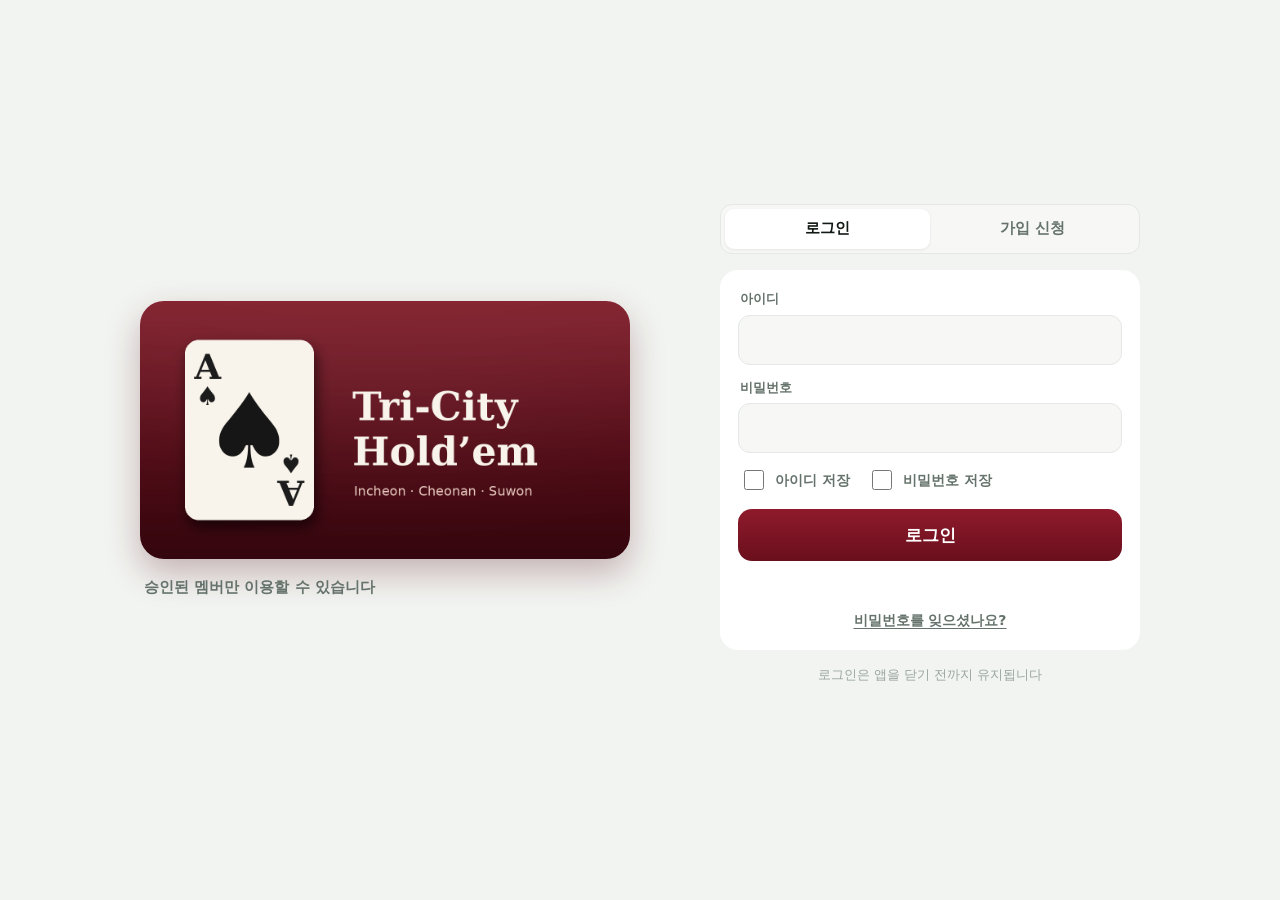
==== commit 70c4cdf2: "index.html 업데이트" ====
--- a/index.html
+++ b/index.html
@@ -447,6 +447,8 @@
 @keyframes pop-in { from { opacity: 0; transform: scale(.96); } }
 @media (orientation: landscape) and (max-height: 500px) { .sheet.popup .sheet-in { max-height: 86vh; } }
 @media (prefers-reduced-motion: reduce) { .sheet.popup .sheet-in { animation: none; } }
+.sheet.popup .cmt-form { margin-bottom: -20px; padding-bottom: 14px; }
+@supports (height: 100dvh) { .sheet.popup .sheet-in { max-height: min(78dvh, 680px); } }
 </style>
 </head>
 <body>
@@ -533,7 +535,7 @@
   <button type="button" data-v="board"><span class="tab-ic"><svg viewBox="0 0 24 24"><path d="M5 5h14a2 2 0 0 1 2 2v8a2 2 0 0 1-2 2H10l-4 3v-3H5a2 2 0 0 1-2-2V7a2 2 0 0 1 2-2Z"/><path d="M8 10h8M8 13h5"/></svg><i class="new-dot" id="board-dot" hidden></i></span>게시판</button>
 </nav>
 <div class="toast" id="toast"></div>
-<div class="sheet" id="post-sheet" hidden><div class="sheet-in" role="dialog" aria-modal="true" aria-labelledby="post-title">
+<div class="sheet popup" id="post-sheet" hidden><div class="sheet-in" role="dialog" aria-modal="true" aria-labelledby="post-title">
   <div class="sheet-head"><span class="ptype" id="post-type"></span><button type="button" class="sheet-x" data-close aria-label="닫기">✕</button></div>
   <h2 class="post-h" id="post-title"></h2>
   <p class="post-meta" id="post-meta"></p>
@@ -548,7 +550,7 @@
     </form>
   </div>
 </div></div>
-<div class="sheet" id="write-sheet" hidden><div class="sheet-in" role="dialog" aria-modal="true" aria-labelledby="write-title">
+<div class="sheet popup" id="write-sheet" hidden><div class="sheet-in" role="dialog" aria-modal="true" aria-labelledby="write-title">
   <div class="sheet-head"><h2 id="write-title">글쓰기</h2><button type="button" class="sheet-x" data-close aria-label="닫기">✕</button></div>
   <form id="write-form" novalidate>
     <div class="sf"><span>유형</span><div class="type-seg" id="w-type"></div></div>
@@ -563,7 +565,7 @@
   <div class="sheet-head"><h2 id="pf-name"></h2><button type="button" class="sheet-x" data-close aria-label="닫기">✕</button></div>
   <div id="pf-body"></div>
 </div></div>
-<div class="sheet" id="event-sheet" hidden><div class="sheet-in" role="dialog" aria-modal="true" aria-labelledby="ev-title">
+<div class="sheet popup" id="event-sheet" hidden><div class="sheet-in" role="dialog" aria-modal="true" aria-labelledby="ev-title">
   <div class="sheet-head"><h2 id="ev-title">다음 모임 등록</h2><button type="button" class="sheet-x" data-close aria-label="닫기">✕</button></div>
   <form id="ev-form" novalidate>
     <label class="sf"><span>날짜</span><input type="date" id="ev-date"></label>
